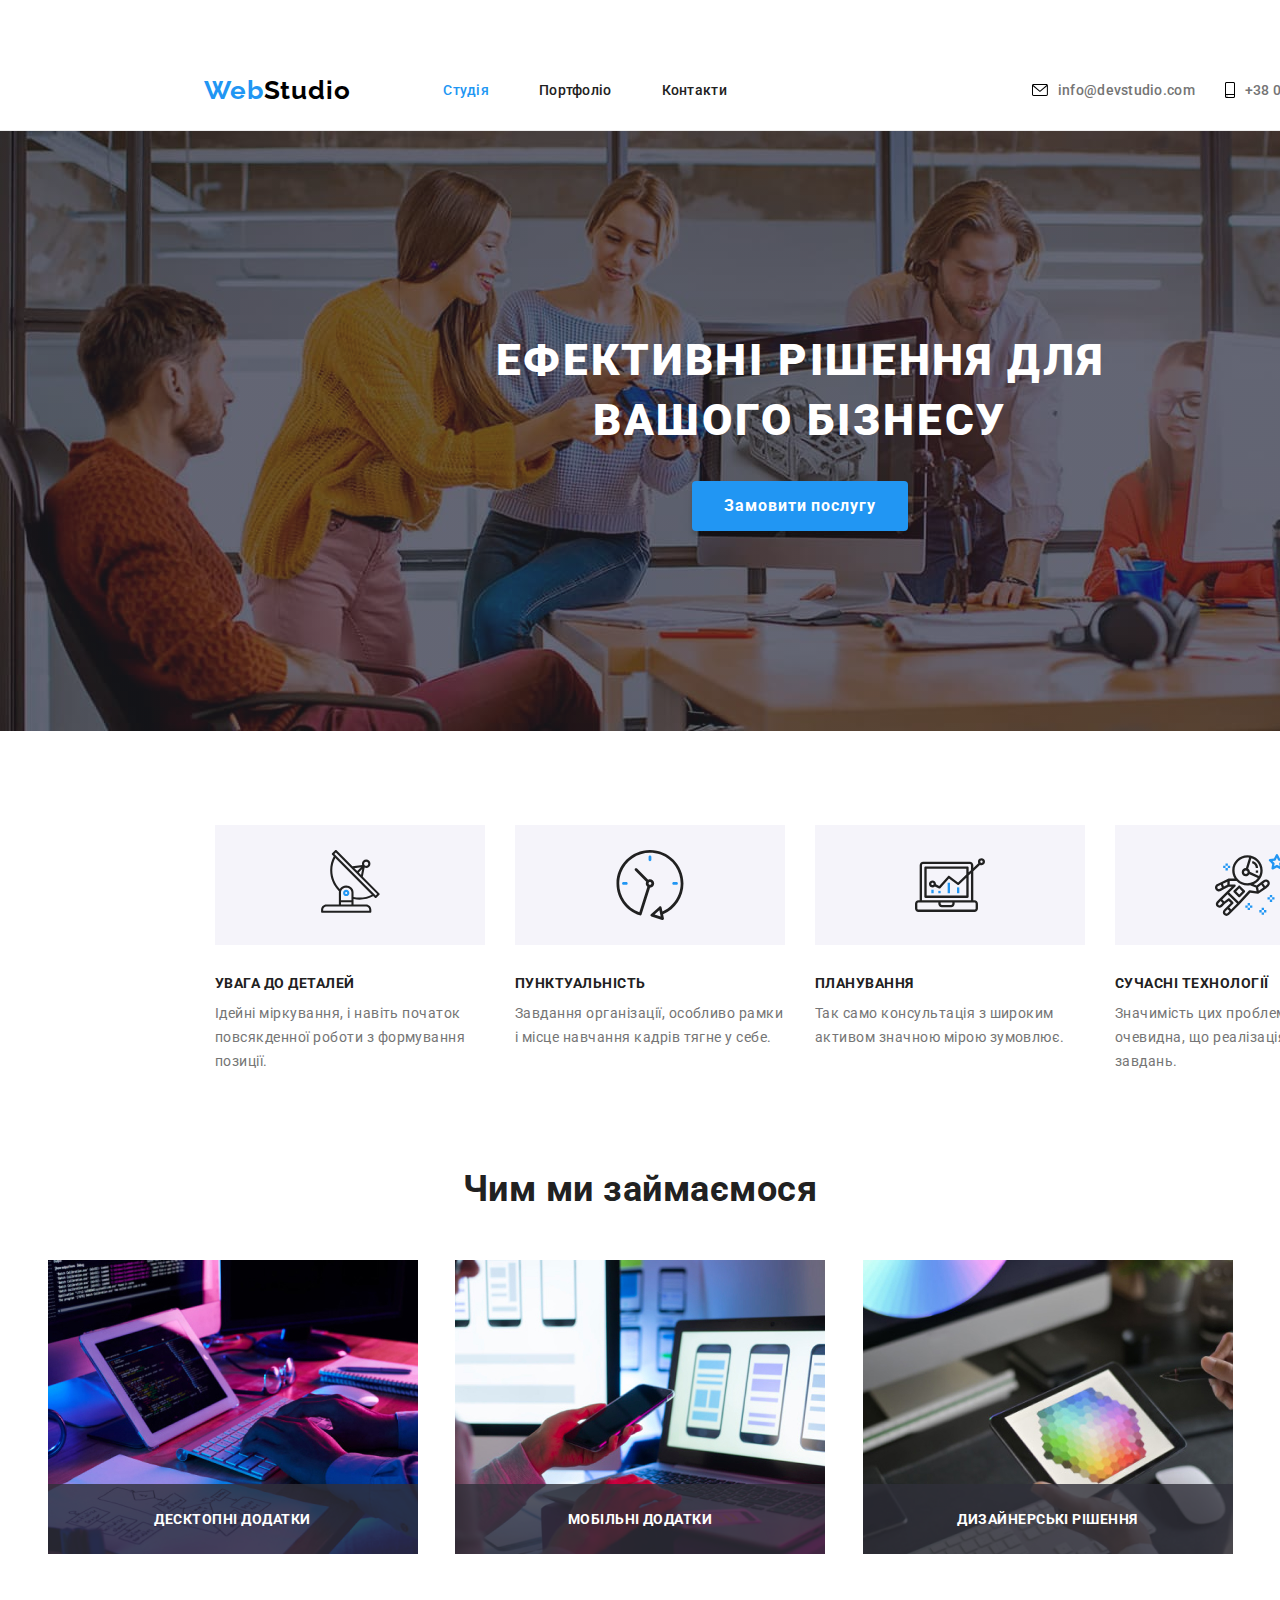
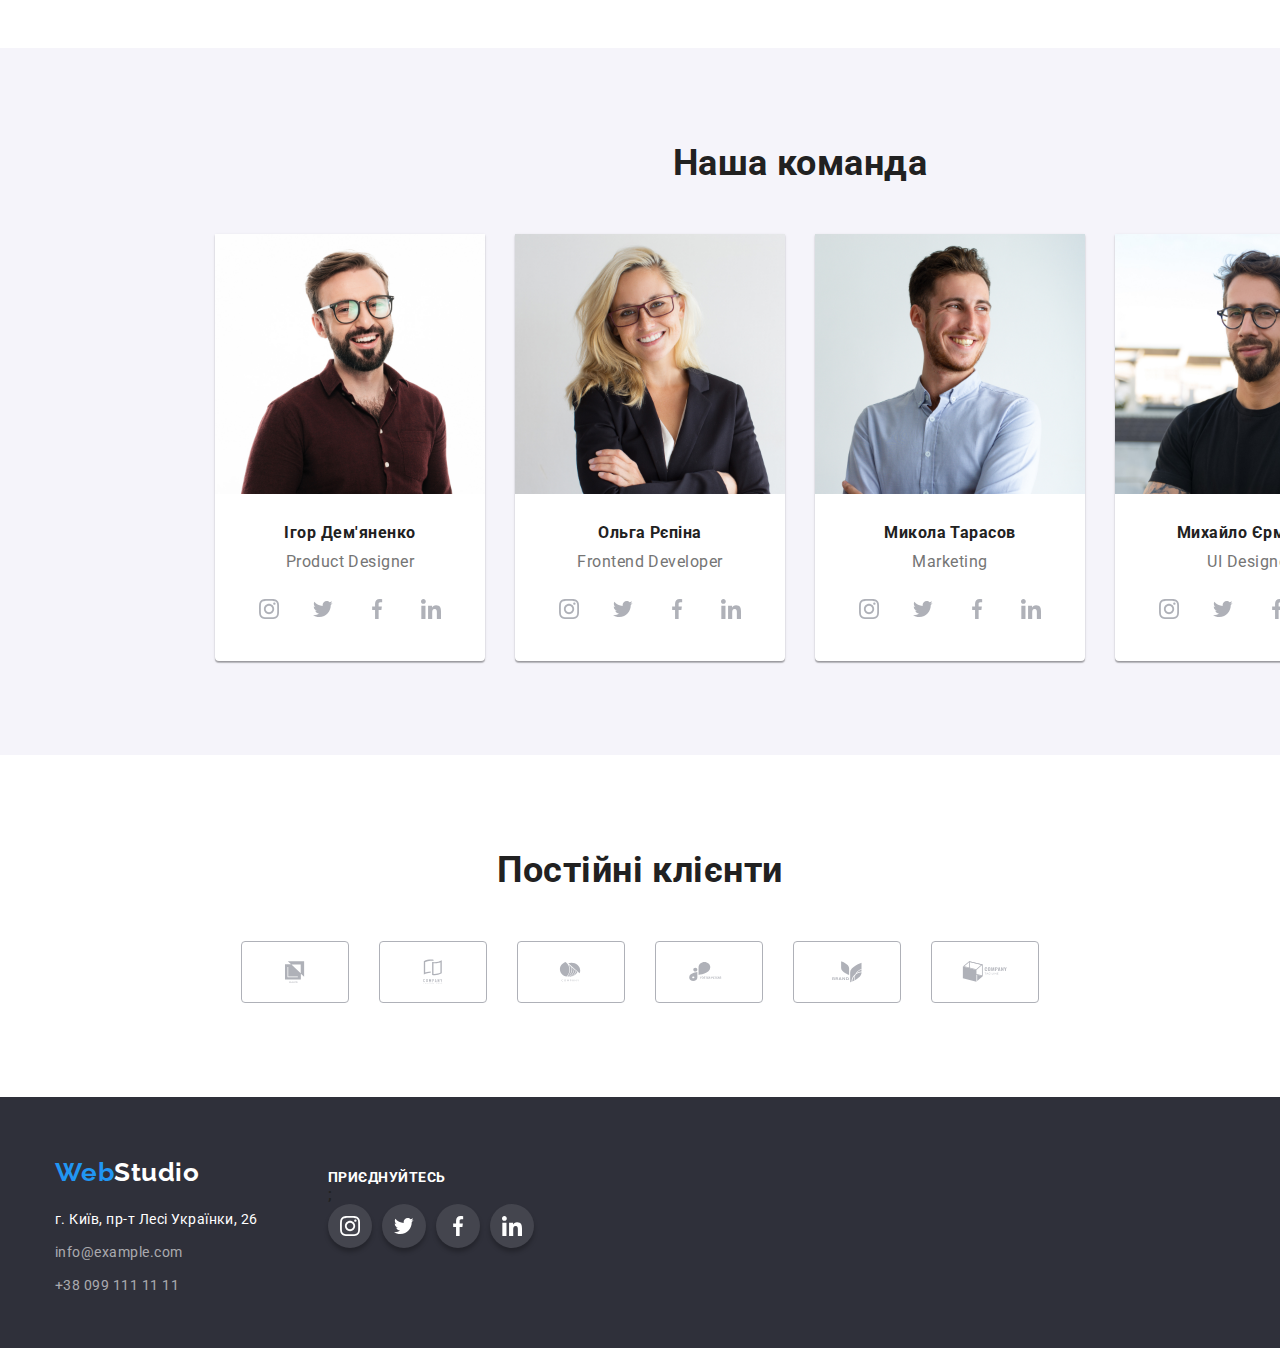
==== index.html @ 5dc1f4b0 "HW 5 10-11 22-08-2022" ====
<!DOCTYPE html>
<html lang="uk">
  <head>
    <meta charset="UTF-8" />
    <meta http-equiv="X-UA-Compatible" content="IE=edge" />
    <meta
      hero-iv-name="viewport"
      content="width=device-width, initial-scale=1.0"
    />
    <title>Головна</title>
    <link rel="preconnect" href="https://fonts.googleapis.com" />
    <link rel="preconnect" href="https://fonts.gstatic.com" crossorigin />
    <link
      href="https://fonts.googleapis.com/css2?family=Raleway:wght@700&family=Roboto:wght@400;500;700;900&display=swap"
      rel="stylesheet"
    />
    <link
      rel="stylesheet"
      href="https://cdnjs.cloudflare.com/ajax/libs/modern-normalize/1.1.0/modern-normalize.min.css"
    />
    <link rel="stylesheet" href="./css/styles.css" />
  </head>

  <body>
    <!--Шапка  сторінки-->

    <header>
      <section class="section header">
        <div class="container header-container">
          <a class="header-logo" href="index.html" title="Наш Логотип"
            ><span class="header-logo-web">Web</span>Studio</a
          >
          <ul class="header-list">
            <li class="header-item">
              <a class="header-link" href="./index.html" title="Наша Студія"
                >Студія</a
              >
            </li>
            <li class="header-item">
              <a
                class="header-link-web"
                href="./portfolio.html"
                title="Наші проекти"
                >Портфоліо</a
              >
            </li>
            <li class="header-item">
              <a
                class="header-link-web"
                href="./index.html"
                title="Наші контакти"
                >Контакти</a
              >
            </li>
          </ul>
          <ul class="header-contact-list">
            <li class="header-contact-item">
              <a class="header-contact-link" href="mailto:info@devstudio.com">
                <svg class="header-mail-contact" width="16" height="12">
                  <use
                    href="./images/symbol-defs.svg#icon-envelope-hover-1"
                  ></use>
                  ;
                </svg>
                info@devstudio.com
              </a>
            </li>
            <li class="header-contact-item">
              <a class="header-contact-link" href="tel:+380961111111">
                <svg class="header-tel-contact" width="10" height="16">
                  <use href="./images/symbol-defs.svg#icon-smartphone1-1"></use>
                  ;</svg
                >+38 096 111 11 11</a
              >
            </li>
          </ul>
        </div>
      </section>
    </header>
    <main>
      <section class="section hero">
        <div class="hero-container overlay1">
          <h1 class="hero-text">Ефективні рішення для вашого бізнесу</h1>
          <button type="button" class="hero-btn">Замовити послугу</button>
        </div>
      </section>

      <!-- Section I I I -->

      <section class="section hero-ii">
        <!-- Заголовок, которого не будет видно -->

        <h2 class="hero-ii-text visually-hidden">Правила нашої работи</h2>

        <ul class="hero-ii-container">
          <li class="hero-ii-item">
            <svg class="equipment">
              <use href="./images/symbol-defs.svg#icon-antenna1"></use>
              ;
            </svg>
            <h3 class="hero-ii-title">УВАГА ДО ДЕТАЛЕЙ</h3>
            <p class="hero-ii-item-text">
              Ідейні міркування, і навіть початок повсякденної роботи з
              формування позиції.
            </p>
          </li>
          <li class="hero-ii-item">
            <svg class="equipment">
              <use href="./images/symbol-defs.svg#icon-clock1"></use>
              ;
            </svg>
            <h3 class="hero-ii-title">Пунктуальність</h3>
            <p class="hero-ii-item-text">
              Завдання організації, особливо рамки і місце навчання кадрів тягне
              у себе.
            </p>
          </li>
          <li class="hero-ii-item">
            <svg class="equipment">
              <use href="./images/symbol-defs.svg#icon-diagram1"></use>
              ;
            </svg>
            <h3 class="hero-ii-title">Планування</h3>
            <p class="hero-ii-item-text">
              Так само консультація з широким активом значною мірою зумовлює.
            </p>
          </li>
          <li class="hero-ii-item">
            <svg class="equipment">
              <use href="./images/symbol-defs.svg#icon-astronaut1-1"></use>
              ;
            </svg>

            <h3 class="hero-ii-title">Сучасні технології</h3>
            <p class="hero-ii-item-text">
              Значимість цих проблем настільки очевидна, що реалізація планових
              завдань.
            </p>
          </li>
        </ul>
        <!-- Section I I I -->
      </section>
      <section class="section hero-iii">
        <h2 class="hero-iii-title">Чим ми займаємося</h2>
        <ul class="container header-container">
          <li class="hero-iii-item">
            <div class="thumb">
              <img
                src="./images/box1.jpg"
                alt="Работа на планшеті"
                width="370"
              />
              <div class="hero-iii-layer"></div>
            </div>
          </li>
          <li class="hero-iii-item">
            <div class="thumb">
              <img
                src="./images/box2.jpg"
                alt="Перенесення даних з телефона на ноутбук"
                width="370"
              />
              <div class="hero-iii-mobil"></div>
            </div>
          </li>
          <li class="hero-iii-item">
            <div class="thumb">
              <img
                src="./images/box3.jpg"
                alt="Выбір кольора на планшеті"
                width="370"
              />
              <div class="hero-iii-design"></div>
            </div>
          </li>
        </ul>
      </section>
      <section class="section hero-iv-team">
        <h2 class="hero-iii-title">Наша команда</h2>
        <ul class="container header-container">
          <li class="hero-iv-item">
            <img src="./images/img1.jpg" alt="Портрет Ігоря" width="270" />
            <h3 class="hero-iv-name">Ігор Дем'яненко</h3>
            <p class="hero-iv-text">Product Designer</p>
            <ul class="social-list">
              <li>
                <a href="#" class="social-link">
                  <svg class="soc" width="20" height="20">
                    <use
                      href="./images/symbol-defs.svg#icon-instagram-new"
                    ></use>
                    ;
                  </svg>
                </a>
              </li>
              <li>
                <a href="#" class="social-link">
                  <svg class="soc" width="20" height="20">
                    <use href="./images/symbol-defs.svg#icon-twitter-2"></use>
                    ;
                  </svg>
                </a>
              </li>
              <li>
                <a href="#" class="social-link">
                  <svg class="soc" width="20" height="20">
                    <use href="./images/symbol-defs.svg#icon-facebook-1"></use>
                    ;
                  </svg>
                </a>
              </li>
              <li>
                <a href="#" class="social-link">
                  <svg class="soc" width="20" height="20">
                    <use href="./images/symbol-defs.svg#icon-linkedin-1"></use>
                    ;
                  </svg>
                </a>
              </li>
            </ul>
          </li>
          <li class="hero-iv-item">
            <img src="./images/img2.jpg" alt="Портрет Ольги" width="270" />
            <h3 class="hero-iv-name">Ольга Рєпіна</h3>
            <p class="hero-iv-text">Frontend Developer</p>
            <ul class="social-list">
              <li>
                <a href="#" class="social-link">
                  <svg class="soc" width="20" height="20">
                    <use
                      href="./images/symbol-defs.svg#icon-instagram-new"
                    ></use>
                    ;
                  </svg>
                </a>
              </li>
              <li>
                <a href="#" class="social-link">
                  <svg class="soc" width="20" height="20">
                    <use href="./images/symbol-defs.svg#icon-twitter-2"></use>
                    ;
                  </svg>
                </a>
              </li>
              <li>
                <a href="#" class="social-link">
                  <svg class="soc" width="20" height="20">
                    <use href="./images/symbol-defs.svg#icon-facebook-1"></use>
                    ;
                  </svg>
                </a>
              </li>
              <li>
                <a href="#" class="social-link">
                  <svg class="soc" width="20" height="20">
                    <use href="./images/symbol-defs.svg#icon-linkedin-1"></use>
                    ;
                  </svg>
                </a>
              </li>
            </ul>
          </li>
          <li class="hero-iv-item">
            <img src="./images/img3.jpg" alt="Портрет Миколая" width="270" />
            <h3 class="hero-iv-name">Микола Тарасов</h3>
            <p class="hero-iv-text">Marketing</p>
            <ul class="social-list">
              <li>
                <a href="#" class="social-link">
                  <svg class="soc" width="20" height="20">
                    <use
                      href="./images/symbol-defs.svg#icon-instagram-new"
                    ></use>
                    ;
                  </svg>
                </a>
              </li>
              <li>
                <a href="#" class="social-link">
                  <svg class="soc" width="20" height="20">
                    <use href="./images/symbol-defs.svg#icon-twitter-2"></use>
                    ;
                  </svg>
                </a>
              </li>
              <li>
                <a href="#" class="social-link">
                  <svg class="soc" width="20" height="20">
                    <use href="./images/symbol-defs.svg#icon-facebook-1"></use>
                    ;
                  </svg>
                </a>
              </li>
              <li>
                <a href="#" class="social-link">
                  <svg class="soc" width="20" height="20">
                    <use href="./images/symbol-defs.svg#icon-linkedin-1"></use>
                    ;
                  </svg>
                </a>
              </li>
            </ul>
          </li>
          <li class="hero-iv-item">
            <img src="./images/img4.jpg" alt="Портрет Михайла" width="270" />
            <h3 class="hero-iv-name">Михайло Єрмаков</h3>
            <p class="hero-iv-text">UI Designer</p>
            <ul class="social-list">
              <li>
                <a href="#" class="social-link">
                  <svg class="soc" width="20" height="20">
                    <use
                      href="./images/symbol-defs.svg#icon-instagram-new"
                    ></use>
                    ;
                  </svg>
                </a>
              </li>
              <li>
                <a href="#" class="social-link">
                  <svg class="soc" width="20" height="20">
                    <use href="./images/symbol-defs.svg#icon-twitter-2"></use>
                    ;
                  </svg>
                </a>
              </li>
              <li>
                <a href="#" class="social-link">
                  <svg class="soc" width="20" height="20">
                    <use href="./images/symbol-defs.svg#icon-facebook-1"></use>
                    ;
                  </svg>
                </a>
              </li>
              <li>
                <a href="#" class="social-link">
                  <svg class="soc" width="20" height="20">
                    <use href="./images/symbol-defs.svg#icon-linkedin-1"></use>
                    ;
                  </svg>
                </a>
              </li>
            </ul>
          </li>
        </ul>
      </section>
      <section class="section">
        <h2 class="hero-iii-title">Постійні клієнти</h2>
        <div class="container">
          <ul class="clients-list">
            <li class="clients-item">
              <a href="#" class="main-clients">
                <svg class="clients" width="106" height="60">
                  <use href="./images/symbol-defs.svg#icon-Logo-5"></use>
                </svg>
              </a>
            </li>
            <li class="clients-item">
              <a href="#" class="main-clients">
                <svg class="clients" width="106" height="60">
                  <use href="./images/symbol-defs.svg#icon-Logo-6"></use>
                </svg>
              </a>
            </li>
            <li class="clients-item">
              <a href="#" class="main-clients">
                <svg class="clients" width="106" height="60">
                  <use href="./images/symbol-defs.svg#icon-Logo-7"></use>
                </svg>
              </a>
            </li>
            <li class="clients-item">
              <a href="#" class="main-clients">
                <svg class="clients" width="106" height="60">
                  <use href="./images/symbol-defs.svg#icon-Logo-8"></use>
                </svg>
              </a>
            </li>
            <li>
              <a href="#" class="main-clients">
                <svg class="clients" width="106" height="60">
                  <use href="./images/symbol-defs.svg#icon-Logo-9"></use>
                </svg>
              </a>
            </li>
            <li>
              <a href="#" class="main-clients">
                <svg class="clients" width="106" height="60">
                  <use href="./images/symbol-defs.svg#icon-Logo-10"></use>
                </svg>
              </a>
            </li>
          </ul>
        </div>
      </section>
    </main>
    <footer>
      <div class="container main-footer">
        <div class="footer-container">
          <a class="footer-text" href="./index.html" title="Наш Логотип"
            ><span class="header-logo-web">Web</span>Studio</a
          >
          <ul>
            <li class="footer-item">
              <a
                class="footer-map"
                href="https://google.maps/"
                rel="noopener noreferrer"
              >
                г. Київ, пр-т Лесі Українки, 26</a
              >
            </li>
            <li class="footer-item">
              <a class="footer-link" href="mailto:info@example.com"
                >info@example.com</a
              >
            </li>
            <li class="footer-item">
              <a class="footer-link" href="tel:+380991111111"
                >+38 099 111 11 11</a
              >
            </li>
          </ul>
        </div>
        <div class="last-footer">
          <h3 class="footer-title">приєднуйтесь</h3>
          ;
          <ul class="footer-social-list">
            <li>
              <a href="#" class="footer-social-link">
                <svg class="footer-soc" width="20" height="20">
                  <use href="./images/symbol-defs.svg#icon-instagram-new"></use>
                  ;
                </svg>
              </a>
            </li>
            <li>
              <a href="#" class="footer-social-link">
                <svg class="footer-soc" width="20" height="20">
                  <use href="./images/symbol-defs.svg#icon-twitter-2"></use>
                  ;
                </svg>
              </a>
            </li>
            <li>
              <a href="#" class="footer-social-link">
                <svg class="footer-soc" width="20" height="20">
                  <use href="./images/symbol-defs.svg#icon-facebook-1"></use>
                  ;
                </svg>
              </a>
            </li>
            <li>
              <a href="#" class="footer-social-link">
                <svg class="footer-soc" width="20" height="20">
                  <use href="./images/symbol-defs.svg#icon-linkedin-1"></use>
                  ;
                </svg>
              </a>
            </li>
          </ul>
        </div>
      </div>
    </footer>
    <script src="./js/modal.js"></script>
  </body>
</html>
---- css/styles.css ----
/* Цвет основы и цветoвая гамма страницы */

html {
  box-sizing: border-box;
}

*,
*::before *::after {
  box-sizing: inherit;
}

* {
  text-decoration: none;
  list-style: none;
}

h1,
h2,
h3,
h4,
p,
ul {
  margin: 0;
  padding: 0;
}

ul,
ol {
  margin-top: 0;
  margin-bottom: 0;
  padding-left: 0;
}

:root {
  --text-color: #757575;
  --title-color: #212121;
  --color-blue: #2196f3;
  --color-white: #ffffff;
  --color-black: #000000;
  --color-red: #990909;
  --color-footer: #2f303a;
  --color-whitesemi: rgba(255, 255, 255, 0.6);
  --color-button-grey: #f5f4fa;
  --color-button-blue: #188ce8;
}

/* Основные шрифт, цвет шр ифта и др. */

body {
  background-color: #ffffff;
  color: var(--title-color);
  font-family: Roboto, sans-serif;
  font-weight: 500;
  letter-spacing: 0.03em;
}

/* Полезное правило для удаления атрибутов в списке */

/* 
.list {
list-style: none;
} */

/* Корисна вставка:  */

img {
  display: block;
  max-width: 100%;
}

.container {
  display: flex;
  align-items: center;
  justify-content: center;
  max-width: 1200px;
  width: 100%;
  padding: 0 15px;
  margin: 0 auto;
}
.section {
  padding-top: 94px;
  padding-bottom: 94px;
}
.header {
  padding: 25px 0;
  border-bottom: 1px solid #ececec;
  width: 1600px;
  margin: 0 auto 0;
}
/* Первая страница Студия */
.header-container {
  display: flex;
}
.header-logo {
  margin-right: 93px;
  color: var(--color-black);
  font-family: Raleway;
  font-weight: 700;
  font-size: 26px;
  line-height: 1.17;
  letter-spacing: 0.03em;
}
.header-logo-web {
  color: var(--color-blue);
  font-family: Raleway;
  font-weight: 700;
  font-size: 26px;
  line-height: 1.17;
  letter-spacing: 0.03em;
}
.header-list {
  display: flex;
  margin-right: 305px;
  justify-content: flex-start;
  gap: 50px;
}
/* margin-right: 331px; */
.header-link {
  display: block;
  color: var(--color-blue);
  font-family: Roboto;
  font-weight: 500;
  font-size: 14px;
  line-height: 1.17;
  letter-spacing: 0.02em;
}
.header-list .header-link:active {
  color: var(--color-blue);
}
.header-list .header-link-web {
  display: block;
  color: var(--title-color);
  font-family: Roboto;
  font-weight: 500;
  font-size: 14px;
  line-height: 1.17;
  letter-spacing: 0.02em;
}
.header-link-web:hover,
.header-link-web:focus {
  color: var(--color-blue);
}
.header-contact-list {
  display: flex;
  justify-content: flex-end;
}

.header-contact-item {
  display: flex;
  align-items: center;
  justify-content: space-between;
}

.header-contact-link {
  display: flex;
  margin-right: 30px;
  align-items: center;

  color: var(--text-color);
  font-size: 14px;
  line-height: 1.17;
  letter-spacing: 0.02em;
}

.header-mail-contact {
  display: flex;
  margin-right: 10px;
}
.header-tel-contact {
  display: flex;
  margin-right: 10px;
}
.header-contact-item .header-contact-link:hover,
.header-contact-item .header-mail-contact:focus {
  color: var(--color-blue);
  fill: var(--color-blue);
}

.header-contact-port-item .header-mail-port-contact:hover,
.header-contact-port-item .header-mail-port-contact:focus {
  color: var(--text-color);
  fill: var(--text-color);
}
.header-mail-port-contact {
  fill: var(--text-color);
  margin-right: 10px;
}

.header-tel-port-contact {
  fill: var(--text-color);
  margin-right: 10px;
}

.overlay1 {
  margin-left: 0;
  margin-right: auto;
  max-width: 1600px;
  height: 600px;
  background-color: #c4c4c4;
  background-image: linear-gradient(
      to right,
      rgba(47, 48, 58, 0.4),
      rgba(47, 48, 58, 0.4)
    ),
    url("../images/img14.jpg");
  background-size: contain;
  background-position: center;
}

.hero {
  padding-top: 0;
  height: 600px;
  text-align: center;
  background-color: var(--color-footer);
  margin: 0 auto 0;
  width: 1600px;
}
.hero-container {
  display: block;
  align-items: center;
}
.hero-text {
  padding-top: 200px;
  margin: 0 auto 30px;
  width: 696px;
  text-align: center;
  justify-content: center;
  color: var(--color-white);
  font-weight: 900;
  font-size: 44px;
  line-height: 1.36;
  text-transform: uppercase;
  letter-spacing: 0.06em;
}
.hero-btn {
  display: inline-block;
  min-width: 200px;
  padding: 10px 32px;
  border-radius: 4px;
  box-shadow: 0px 4px 4px rgba(0, 0, 0, 0.15);
  background-color: var(--color-blue);
  color: var(--color-white);
  font-family: Roboto;
  font-weight: 700;
  font-size: 16px;
  line-height: 1.88;
  letter-spacing: 0.06em;
  cursor: pointer;
  border: none;
}
.button:hover,
.button:focus {
  background-color: var(--color-button-blue);
}
.hero-ii {
  padding-top: 0;
  margin: 0 auto 0;
  text-align: center;
  width: 1600px;
}
.hero-ii-container {
  padding-top: 0;
  justify-content: center;
  display: flex;
  padding-top: 94px;
  gap: 30px;
}
.hero-ii-item {
  display: block;
  padding-bottom: 0;
  gap: 30px;
  width: 270px;
}
.equipment {
  display: block;
  padding: 25px 100px 25px;
  width: 270px;
  height: 120px;
  background-position: center;
  background-color: var(--color-button-grey);
  background-size: contain;
  margin-bottom: 30px;
}
.social-list-container {
  display: flex;
  justify-content: center;
}
.hero-ii-title {
  text-align: left;
  margin-bottom: 10px;
  color: var(--title-color);
  font-weight: 700;
  font-size: 14px;
  line-height: 1.17;
  text-transform: uppercase;
}
.hero-ii-item-text {
  text-align: left;
  color: var(--text-color);
  font-weight: 400;
  font-size: 14px;
  line-height: 1.71;
}
.hero-iii {
  padding-top: 0;
  margin: 0 auto 0;
  text-align: center;
}
.hero-iii-item {
  display: block;
  margin: 0 auto 0;
  text-align: center;
}
.thumb {
  position: relative;
}

.hero-iii-layer::before {
  display: flex;
  content: "Десктопні додатки";
  position: absolute;
  bottom: 0;
  left: 0px;
  width: 370px;
  height: 70px;
  align-items: center;
  justify-content: center;
  background-color: rgba(47, 48, 58, 0.8);
  color: var(--color-white);
  font-weight: 700;
  font-size: 14px;
  line-height: 1.17;
  text-transform: uppercase;
}

.hero-iii-mobil::before {
  display: flex;
  content: "Мобільні додатки";
  position: absolute;
  bottom: 0;
  left: 0px;
  width: 370px;
  height: 70px;
  align-items: center;
  justify-content: center;
  background-color: rgba(47, 48, 58, 0.8);
  color: var(--color-white);
  font-weight: 700;
  font-size: 14px;
  line-height: 1.17;
  text-transform: uppercase;
}

.hero-iii-design::before {
  display: flex;
  content: "Дизайнерські рішення";
  position: absolute;
  bottom: 0;
  left: 0px;
  width: 370px;
  height: 70px;
  align-items: center;
  justify-content: center;
  background-color: rgba(47, 48, 58, 0.8);
  color: var(--color-white);
  font-weight: 700;
  font-size: 14px;
  line-height: 1.17;
  text-transform: uppercase;
}

/* transform: translate(-50%, -50%); */

/* 
.overlay2 {
  margin-left: 0;
  margin-right: auto;
  max-width: 370px;
  height: 70px;
  background-color: #c4c4c4;
  background-image: linear-gradient(
      to right,
      rgba(47, 48, 58, 0.4),
      rgba(47, 48, 58, 0.4)
    ),
    url("../images/box1.jpg");
  background-size: contain;
  background-position: center;
} */

.hero-iii-title {
  margin-bottom: 50px;
  color: var(--title-color);
  font-weight: 700;
  font-size: 36px;
  line-height: 1.17;
  text-align: center;
}
.hero-iii-item:not(:last-child) {
  margin-right: 30px;
}
.container.header-container {
  display: flex;
  margin-top: 50px;
  padding: 0 0;
}
.hero-iv-team {
  margin: 0 auto 0;
  text-align: center;
  width: 1600px;
  background-color: var(--color-button-grey);
}
.hero-iv-item {
  padding: 0 0;
  margin: 0 auto;
  text-align: center;
  gap: 30px;
}
.hero-iv-item {
  border-radius: 0px 0px 4px 4px;
  background-color: #ffffff;
  box-shadow: 0px 1px 3px rgba(0, 0, 0, 0.12), 0px 1px 1px rgba(0, 0, 0, 0.14),
    0px 2px 1px rgba(0, 0, 0, 0.2);
}
.hero-iv-worker {
  display: block;
  width: 270px;
  text-align: center;
}
.hero-iv-name {
  padding-top: 30px;
  margin-bottom: 10px;
  color: var(--title-color);
  font-size: 16px;
  line-height: 1.17;
}
.social-list {
  display: flex;
  justify-content: center;
  gap: 10px;
}
.soc {
  fill: #afb1b8;
}
.social-link {
  display: flex;
  width: 44px;
  height: 44px;
  align-items: center;
  justify-content: center;
}
.social-link:hover,
.social-link:focus {
  background-color: var(--color-blue);
}
.social-link:hover .soc,
.social-link:focus .soc {
  fill: var(--color-white);
}

.clients {
  display: flex;
  padding: 16px 16px;
  background-position: center;
  background-size: contain;
  fill: #afb1b8;
}
.clients:hover,
.clients:focus {
  fill: var(--color-blue);
}
.main-clients {
  display: flex;
  border: 1px solid #afb1b8;
  border-radius: 4px;
}
.main-clients:hover {
  border: 1px solid var(--color-blue);
}
.clients-list {
  display: flex;
  justify-content: center;
  gap: 30px;
  margin: 0 0;
}
.social-link {
  color: var(--color-blue);
  border-radius: 50%;
  margin-bottom: 30px;
}
.clients-link {
  fill: red;
  background-color: var(--color-blue);
}
.hero-iv-text {
  margin-bottom: 16px;
  color: var(--text-color);
  font-weight: 400;
  font-size: 16px;
  line-height: 1.17;
}
.hero-iv-soc {
  display: flex;
  margin-bottom: 30px;
  width: 206px;
  height: 44px;
  outline: 2px solid blue;
  background-size: contain;
  background-position: center;
  align-items: baseline;
  justify-content: center;
}
footer {
  margin: 0 auto 0;
  text-align: left;
  background-color: var(--color-footer);
}
.footer-address .footer-list:not(:last-child) {
  margin-bottom: 9px;
}
.footer-text {
  display: block;
  text-align: left;
  padding-top: 60px;
  margin-bottom: 20px;
  color: var(--color-white);
  font-family: Raleway;
  font-weight: 700;
  font-size: 26px;
  line-height: 1.11;
  font-style: normal;
}
.footer-container {
  display: block;
}
.footer-item {
  display: block;
}

.footer-container .footer-item:not(:last-child) {
  margin-bottom: 9px;
}

.footer-map {
  display: block;
  text-align: left;
  color: var(--color-white);
  font-weight: 400;
  font-size: 14px;
  line-height: 1.71;
  font-style: normal;
}

.footer-map:hover,
.footer-map:focus {
  color: var(--color-blue);
}
.main-footer {
  display: flex;
  align-items: flex-start;
  justify-content: left;
}

.last-footer {
  display: block;
  padding-top: 72px;
  padding-bottom: 100px;
  margin-left: 70px;
}

.footer-link {
  display: block;
  text-align: left;
  color: var(--color-whitesemi);
  font-weight: 400;
  font-size: 14px;
  line-height: 1.71;
  text-decoration-line: none;
  font-style: normal;
}
.footer-link:hover,
.footer-link:focus {
  color: var(--color-blue);
}
.footer-title {
  text-align: left;
  color: var(--color-white);
  font-weight: 700;
  font-size: 14px;
  line-height: 1.17;
  text-transform: uppercase;
}
.footer-social-list {
  display: flex;
  justify-content: center;
  gap: 10px;
}
.footer-soc {
  fill: var(--color-white);
}
.footer-social-link {
  display: flex;
  width: 44px;
  height: 44px;
  align-items: center;
  justify-content: center;
  background-color: rgba(255, 255, 255, 0.1);
  box-shadow: 0px 4px 4px 0px rgba(0, 0, 0, 0.25);
  border-radius: 50%;
}
.footer-social-link:hover,
.footer-social-link:focus {
  background-color: var(--color-blue);
}
.footer-social-link .footer-soc:hover,
.footer-social-link .footer-soc:focus {
  fill: var(--color-white);
}

/*  Вторая страница Portfolio */

.hero-port-section {
  padding: 94px 0 0;
  margin: 0 auto 0;
  text-align: center;
  width: 1600px;
}
.hero-port-list {
  display: flex;
  justify-content: center;
  border: none;
}
.hero-blue-btn {
  padding: 6px 22px;
  background-color: var(--color-blue);
  color: var(--color-white);
  font-family: Roboto;
  font-weight: 500;
  font-size: 16px;
  line-height: 1.63;
  letter-spacing: 0.03em;
  cursor: pointer;
  box-shadow: 0px 3px 1px rgba(0, 0, 0, 0.1), 0px 1px 2px rgba(0, 0, 0, 0.08),
    0px 2px 2px rgba(0, 0, 0, 0.12);
  border-radius: 4px;
  border: none;
}
.hero-blue-btn:hover,
.hero-blue-btn:focus {
  background-color: var(--color-button-blue);
}
.hero-port-item {
  color: var(--title-color);
  font-weight: 500;
  font-size: 16px;
  line-height: 1.63;
  letter-spacing: 0.03em;
  cursor: pointer;
  border-radius: 4px;
  border: none;
}
.hero-port-item:not(:last-child) {
  margin-right: 8px;
  background-color: var(--color-button-grey);
}
.hero-port-btn {
  padding: 6px 22px;
  background-color: var(--color-button-grey);
  color: var(--title-color);
  font-family: Roboto;
  font-weight: 500;
  font-size: 16px;
  line-height: 1.63;
  letter-spacing: 0.03em;
  border: none;
  border-radius: 4px;
}
.hero-port-btn:hover,
.hero-port-btn:focus {
  background-color: var(--color-button-blue);
  color: var(--color-white);
}
.hero-ii-port {
  padding: 0 0 94px;
  margin: 0 auto 0;
  text-align: center;
  width: 1600px;
}
.hero-ii-port-container {
  display: flex;
  width: 1200px;
  flex-wrap: wrap;
  padding-top: 50px;
  margin: 0 auto;
}
.hero-ii-port-item {
  margin-right: 30px;
  margin-bottom: 30px;
  width: 370px;
  text-align: left;
}
.hero-ii-port-item:nth-child(3n) {
  margin-right: 0;
}
.hero-ii-port-item:nth-last-child(-n + 3) {
  margin-bottom: 0;
}
.hero-ii-port-item:hover,
.hero-ii-port-item:focus {
  box-shadow: 0px 4px 4px 0px rgba(0, 0, 0, 0.25);
}
.hero-ii-border {
  padding-top: 20px;
  padding-left: 24px;
  padding-bottom: 20px;
  border-left: 1px solid #eeeeee;
  border-bottom: 1px solid #eeeeee;
  border-right: 1px solid #eeeeee;
}
.hero-ii-port-title {
  /* padding-top: 20px; */
  /* padding-left: 24px; */
  margin-bottom: 4px;
  color: var(--title-color);
  font-family: Roboto;
  font-weight: 700;
  font-size: 18px;
  line-height: 2;
  letter-spacing: 0.06em;
  text-transform: none;
}
.hero-ii-port-text {
  /* padding-bottom: 20px;
  padding-left: 24px; */
  font-weight: 400;
  color: var(--text-color);
  font-size: 16px;
  line-height: 1.88;
}
.visually-hidden {
  position: absolute;
  white-space: nowrap;
  width: 1px;
  height: 1px;
  overflow: hidden;
  border: 0;
  padding: 0;
  clip: rect(0 0 0 0);
  clip-path: inset(50%);
  margin: -1px;
}
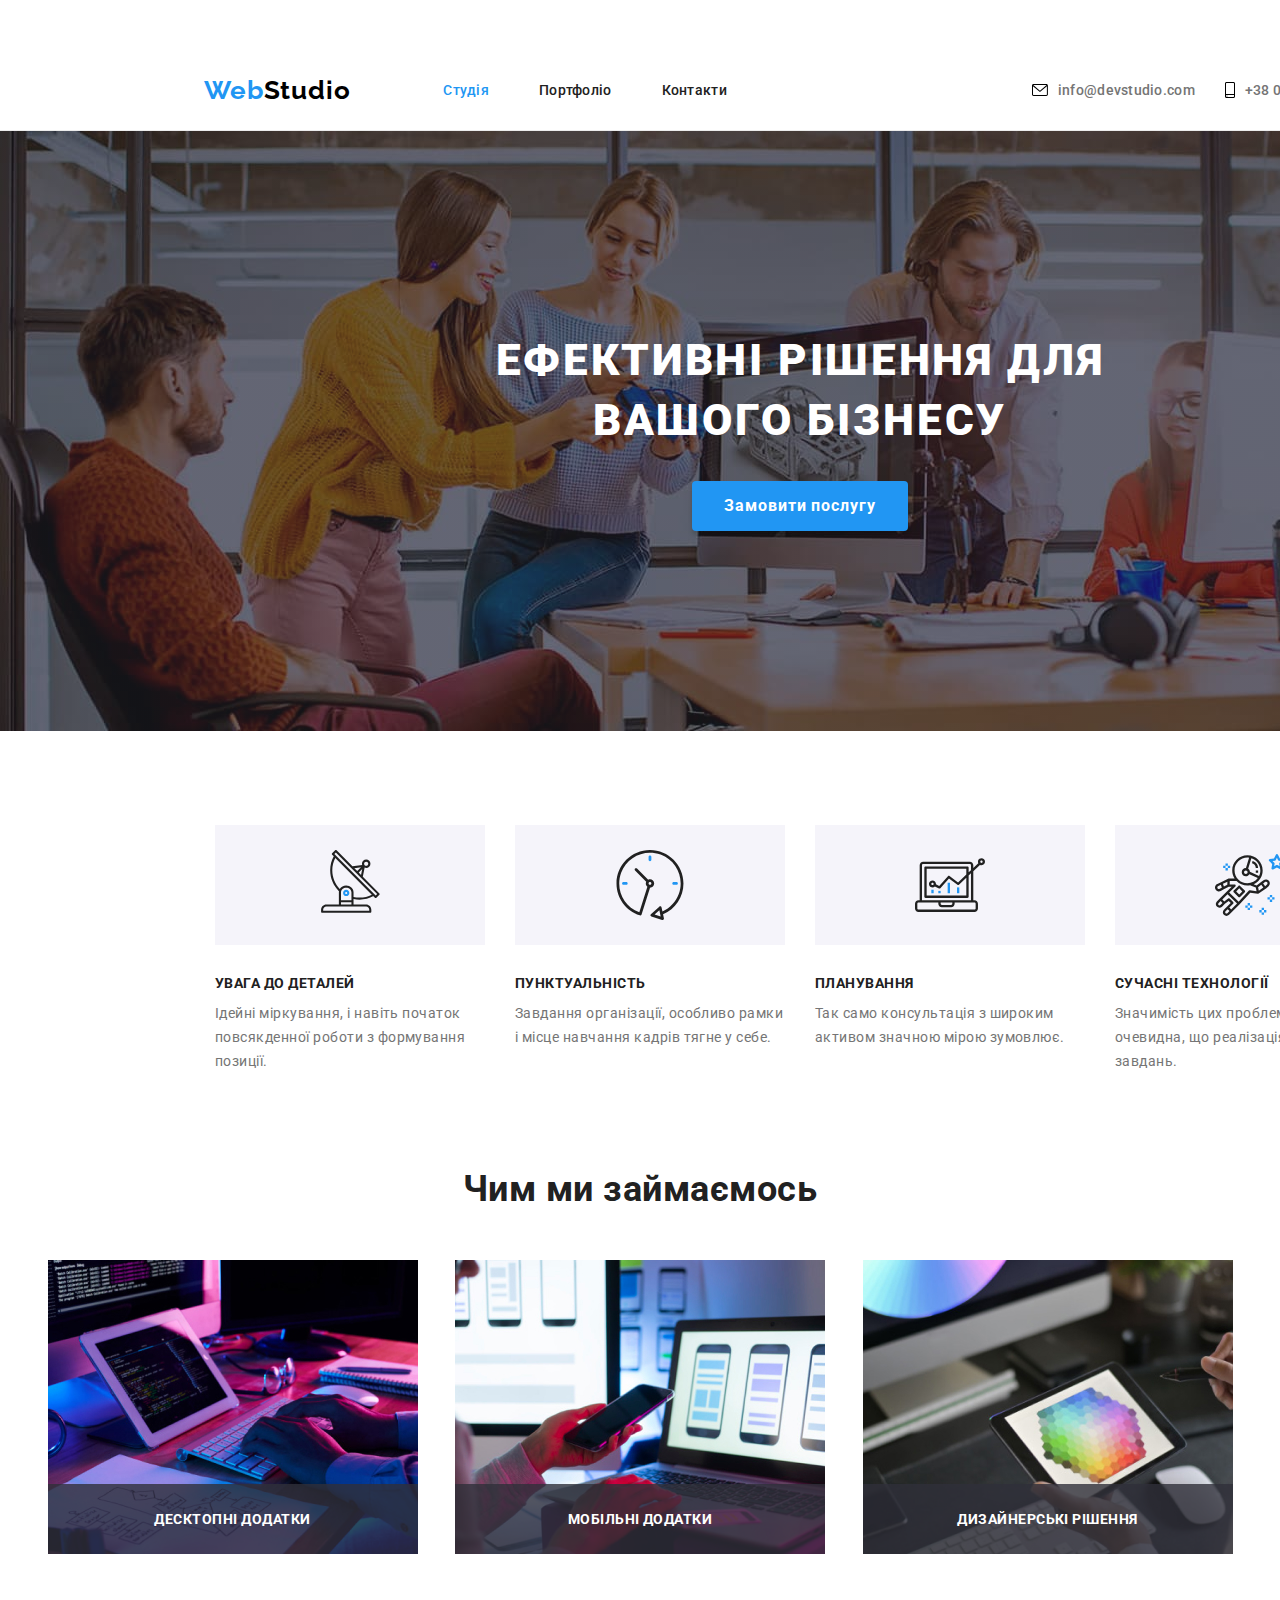
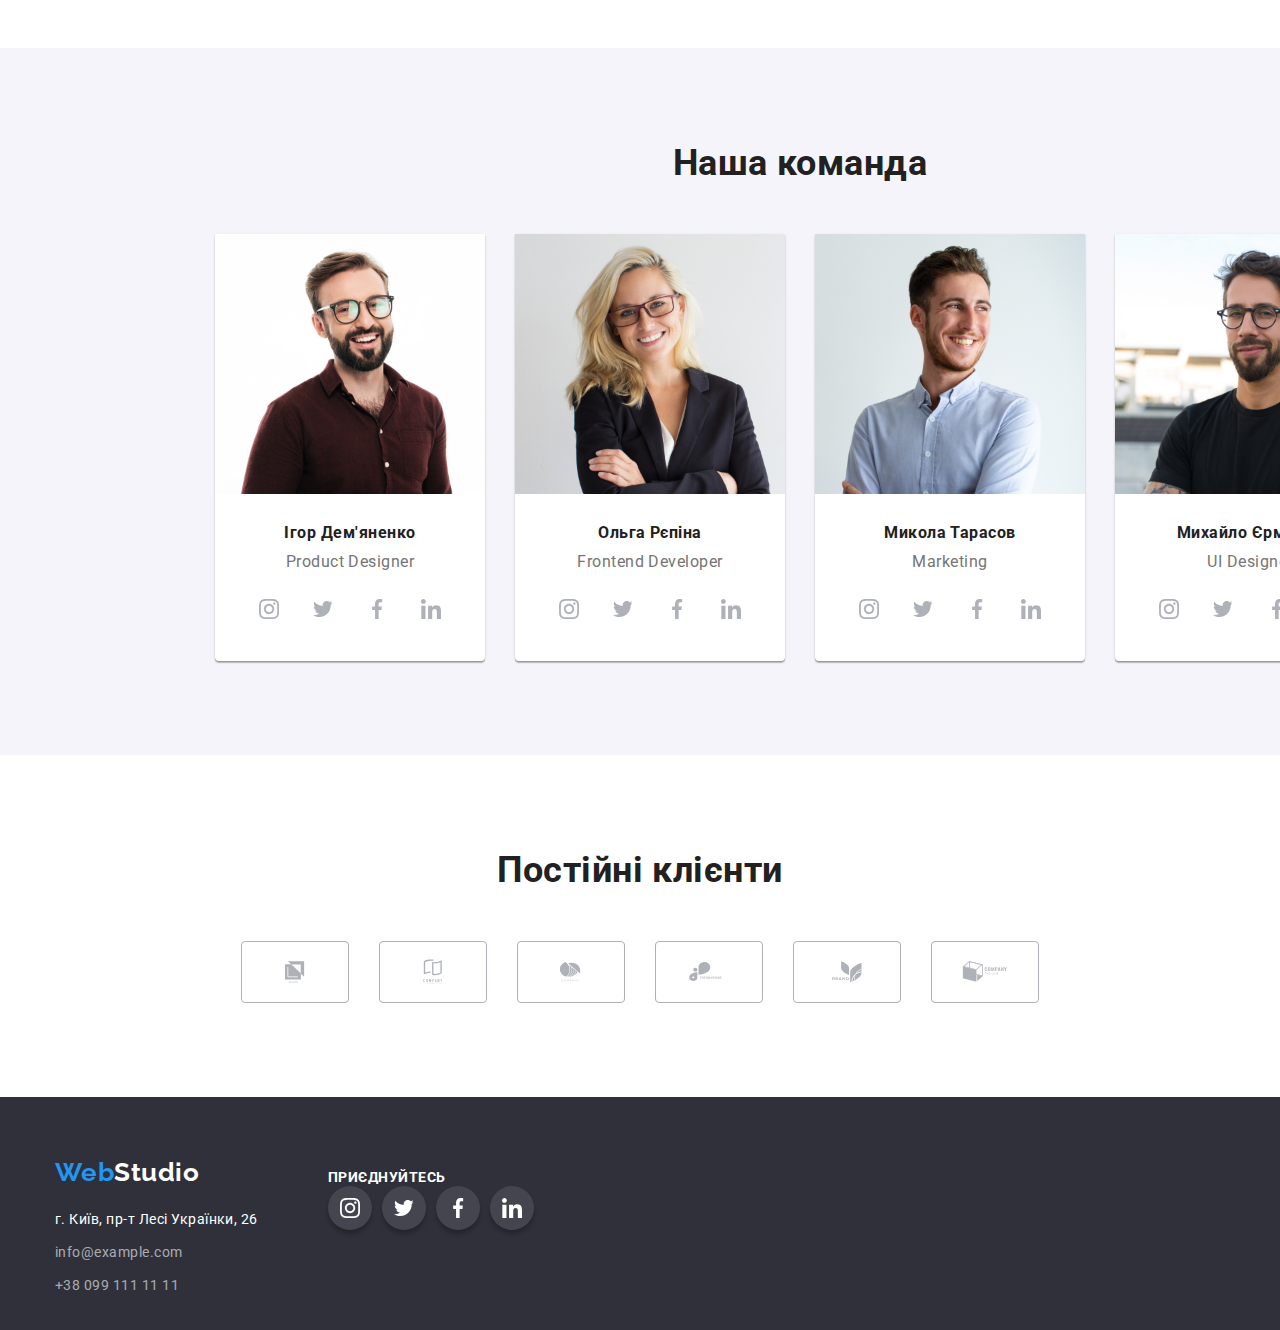
==== commit d56aa560: "HW 5 19-32 22-08-2022" ====
--- a/index.html
+++ b/index.html
@@ -60,7 +60,6 @@
                   <use
                     href="./images/symbol-defs.svg#icon-envelope-hover-1"
                   ></use>
-                  ;
                 </svg>
                 info@devstudio.com
               </a>
@@ -68,8 +67,9 @@
             <li class="header-contact-item">
               <a class="header-contact-link" href="tel:+380961111111">
                 <svg class="header-tel-contact" width="10" height="16">
-                  <use href="./images/symbol-defs.svg#icon-smartphone1-1"></use>
-                  ;</svg
+                  <use
+                    href="./images/symbol-defs.svg#icon-smartphone1-1"
+                  ></use></svg
                 >+38 096 111 11 11</a
               >
             </li>
@@ -85,7 +85,7 @@
         </div>
       </section>
 
-      <!-- Section I I I -->
+      <!-- Section I I   I -->
 
       <section class="section hero-ii">
         <!-- Заголовок, которого не будет видно -->
@@ -96,7 +96,6 @@
           <li class="hero-ii-item">
             <svg class="equipment">
               <use href="./images/symbol-defs.svg#icon-antenna1"></use>
-              ;
             </svg>
             <h3 class="hero-ii-title">УВАГА ДО ДЕТАЛЕЙ</h3>
             <p class="hero-ii-item-text">
@@ -107,7 +106,6 @@
           <li class="hero-ii-item">
             <svg class="equipment">
               <use href="./images/symbol-defs.svg#icon-clock1"></use>
-              ;
             </svg>
             <h3 class="hero-ii-title">Пунктуальність</h3>
             <p class="hero-ii-item-text">
@@ -118,7 +116,6 @@
           <li class="hero-ii-item">
             <svg class="equipment">
               <use href="./images/symbol-defs.svg#icon-diagram1"></use>
-              ;
             </svg>
             <h3 class="hero-ii-title">Планування</h3>
             <p class="hero-ii-item-text">
@@ -128,7 +125,6 @@
           <li class="hero-ii-item">
             <svg class="equipment">
               <use href="./images/symbol-defs.svg#icon-astronaut1-1"></use>
-              ;
             </svg>
 
             <h3 class="hero-ii-title">Сучасні технології</h3>
@@ -141,7 +137,7 @@
         <!-- Section I I I -->
       </section>
       <section class="section hero-iii">
-        <h2 class="hero-iii-title">Чим ми займаємося</h2>
+        <h2 class="hero-iii-title">Чим ми займаємось</h2>
         <ul class="container header-container">
           <li class="hero-iii-item">
             <div class="thumb">
@@ -150,7 +146,7 @@
                 alt="Работа на планшеті"
                 width="370"
               />
-              <div class="hero-iii-layer"></div>
+              <p class="hero-iii-desk">Десктопні додатки</p>
             </div>
           </li>
           <li class="hero-iii-item">
@@ -160,7 +156,7 @@
                 alt="Перенесення даних з телефона на ноутбук"
                 width="370"
               />
-              <div class="hero-iii-mobil"></div>
+              <p class="hero-iii-desk">Мобільні додатки</p>
             </div>
           </li>
           <li class="hero-iii-item">
@@ -170,7 +166,7 @@
                 alt="Выбір кольора на планшеті"
                 width="370"
               />
-              <div class="hero-iii-design"></div>
+              <p class="hero-iii-desk">Дизайнерські рішення</p>
             </div>
           </li>
         </ul>
@@ -189,7 +185,6 @@
                     <use
                       href="./images/symbol-defs.svg#icon-instagram-new"
                     ></use>
-                    ;
                   </svg>
                 </a>
               </li>
@@ -197,7 +192,6 @@
                 <a href="#" class="social-link">
                   <svg class="soc" width="20" height="20">
                     <use href="./images/symbol-defs.svg#icon-twitter-2"></use>
-                    ;
                   </svg>
                 </a>
               </li>
@@ -205,7 +199,6 @@
                 <a href="#" class="social-link">
                   <svg class="soc" width="20" height="20">
                     <use href="./images/symbol-defs.svg#icon-facebook-1"></use>
-                    ;
                   </svg>
                 </a>
               </li>
@@ -213,7 +206,6 @@
                 <a href="#" class="social-link">
                   <svg class="soc" width="20" height="20">
                     <use href="./images/symbol-defs.svg#icon-linkedin-1"></use>
-                    ;
                   </svg>
                 </a>
               </li>
@@ -230,7 +222,6 @@
                     <use
                       href="./images/symbol-defs.svg#icon-instagram-new"
                     ></use>
-                    ;
                   </svg>
                 </a>
               </li>
@@ -238,7 +229,6 @@
                 <a href="#" class="social-link">
                   <svg class="soc" width="20" height="20">
                     <use href="./images/symbol-defs.svg#icon-twitter-2"></use>
-                    ;
                   </svg>
                 </a>
               </li>
@@ -246,7 +236,6 @@
                 <a href="#" class="social-link">
                   <svg class="soc" width="20" height="20">
                     <use href="./images/symbol-defs.svg#icon-facebook-1"></use>
-                    ;
                   </svg>
                 </a>
               </li>
@@ -254,7 +243,6 @@
                 <a href="#" class="social-link">
                   <svg class="soc" width="20" height="20">
                     <use href="./images/symbol-defs.svg#icon-linkedin-1"></use>
-                    ;
                   </svg>
                 </a>
               </li>
@@ -271,7 +259,6 @@
                     <use
                       href="./images/symbol-defs.svg#icon-instagram-new"
                     ></use>
-                    ;
                   </svg>
                 </a>
               </li>
@@ -279,7 +266,6 @@
                 <a href="#" class="social-link">
                   <svg class="soc" width="20" height="20">
                     <use href="./images/symbol-defs.svg#icon-twitter-2"></use>
-                    ;
                   </svg>
                 </a>
               </li>
@@ -287,7 +273,6 @@
                 <a href="#" class="social-link">
                   <svg class="soc" width="20" height="20">
                     <use href="./images/symbol-defs.svg#icon-facebook-1"></use>
-                    ;
                   </svg>
                 </a>
               </li>
@@ -295,7 +280,6 @@
                 <a href="#" class="social-link">
                   <svg class="soc" width="20" height="20">
                     <use href="./images/symbol-defs.svg#icon-linkedin-1"></use>
-                    ;
                   </svg>
                 </a>
               </li>
@@ -312,7 +296,6 @@
                     <use
                       href="./images/symbol-defs.svg#icon-instagram-new"
                     ></use>
-                    ;
                   </svg>
                 </a>
               </li>
@@ -320,7 +303,6 @@
                 <a href="#" class="social-link">
                   <svg class="soc" width="20" height="20">
                     <use href="./images/symbol-defs.svg#icon-twitter-2"></use>
-                    ;
                   </svg>
                 </a>
               </li>
@@ -328,7 +310,6 @@
                 <a href="#" class="social-link">
                   <svg class="soc" width="20" height="20">
                     <use href="./images/symbol-defs.svg#icon-facebook-1"></use>
-                    ;
                   </svg>
                 </a>
               </li>
@@ -336,7 +317,6 @@
                 <a href="#" class="social-link">
                   <svg class="soc" width="20" height="20">
                     <use href="./images/symbol-defs.svg#icon-linkedin-1"></use>
-                    ;
                   </svg>
                 </a>
               </li>
@@ -424,13 +404,12 @@
         </div>
         <div class="last-footer">
           <h3 class="footer-title">приєднуйтесь</h3>
-          ;
+
           <ul class="footer-social-list">
             <li>
               <a href="#" class="footer-social-link">
                 <svg class="footer-soc" width="20" height="20">
                   <use href="./images/symbol-defs.svg#icon-instagram-new"></use>
-                  ;
                 </svg>
               </a>
             </li>
@@ -438,7 +417,6 @@
               <a href="#" class="footer-social-link">
                 <svg class="footer-soc" width="20" height="20">
                   <use href="./images/symbol-defs.svg#icon-twitter-2"></use>
-                  ;
                 </svg>
               </a>
             </li>
@@ -446,7 +424,6 @@
               <a href="#" class="footer-social-link">
                 <svg class="footer-soc" width="20" height="20">
                   <use href="./images/symbol-defs.svg#icon-facebook-1"></use>
-                  ;
                 </svg>
               </a>
             </li>
@@ -454,7 +431,6 @@
               <a href="#" class="footer-social-link">
                 <svg class="footer-soc" width="20" height="20">
                   <use href="./images/symbol-defs.svg#icon-linkedin-1"></use>
-                  ;
                 </svg>
               </a>
             </li>
@@ -462,6 +438,12 @@
         </div>
       </div>
     </footer>
+    <div class="modal">
+      <div class="modal">
+        <div class="modal"></div>
+      </div>
+    </div>
+
     <script src="./js/modal.js"></script>
   </body>
 </html>
--- a/css/styles.css
+++ b/css/styles.css
@@ -114,6 +114,23 @@
   justify-content: flex-start;
   gap: 50px;
 }
+/* 
+.current {
+  position: relative;
+}
+
+.current:after {
+  content: "";
+  border: 2px solid #ececec;
+width: 100%;
+height: 2px;
+background-color: #fff;
+position: absolute;
+top: 0;
+left: 0;
+
+ */
+
 /* margin-right: 331px; */
 .header-link {
   display: block;
@@ -136,10 +153,16 @@
   line-height: 1.17;
   letter-spacing: 0.02em;
 }
+.header-link-web {
+  transition: color 250ms cubic-bezier(0.4, 0, 0.2, 1);
+}
+
 .header-link-web:hover,
 .header-link-web:focus {
   color: var(--color-blue);
-}
+  transform: color var(--color-blue) 250ms cubic-bezier(0.4, 0, 0.2, 1);
+}
+
 .header-contact-list {
   display: flex;
   justify-content: flex-end;
@@ -155,11 +178,11 @@
   display: flex;
   margin-right: 30px;
   align-items: center;
-
   color: var(--text-color);
   font-size: 14px;
   line-height: 1.17;
   letter-spacing: 0.02em;
+  transition: color 250ms cubic-bezier(0.4, 0, 0.2, 1);
 }
 
 .header-mail-contact {
@@ -174,22 +197,26 @@
 .header-contact-item .header-mail-contact:focus {
   color: var(--color-blue);
   fill: var(--color-blue);
-}
-
+  transform: color var(--color-blue) 250ms cubic-bezier(0.4, 0, 0.2, 1);
+}
+/* 
 .header-contact-port-item .header-mail-port-contact:hover,
 .header-contact-port-item .header-mail-port-contact:focus {
   color: var(--text-color);
   fill: var(--text-color);
+  transform: color var(--color-blue) 250ms cubic-bezier(0.4, 0, 0.2, 1);
+
 }
 .header-mail-port-contact {
   fill: var(--text-color);
   margin-right: 10px;
+  transition: color 250ms cubic-bezier(0.4, 0, 0.2, 1);
 }
 
 .header-tel-port-contact {
   fill: var(--text-color);
   margin-right: 10px;
-}
+} */
 
 .overlay1 {
   margin-left: 0;
@@ -247,10 +274,13 @@
   letter-spacing: 0.06em;
   cursor: pointer;
   border: none;
-}
-.button:hover,
-.button:focus {
+  transition: background-color 250ms cubic-bezier(0.4, 0, 0.2, 1);
+}
+.hero-btn:hover,
+.hero-btn:focus {
   background-color: var(--color-button-blue);
+  transform: background-color var(--color-button-blue) 250ms
+    cubic-bezier(0.4, 0, 0.2, 1);
 }
 .hero-ii {
   padding-top: 0;
@@ -270,6 +300,7 @@
   padding-bottom: 0;
   gap: 30px;
   width: 270px;
+  transform: translate();
 }
 .equipment {
   display: block;
@@ -311,16 +342,12 @@
   margin: 0 auto 0;
   text-align: center;
 }
-.thumb {
-  position: relative;
-}
-
-.hero-iii-layer::before {
-  display: flex;
-  content: "Десктопні додатки";
+
+.hero-iii-desk {
+  display: flex;
   position: absolute;
   bottom: 0;
-  left: 0px;
+  left: 0;
   width: 370px;
   height: 70px;
   align-items: center;
@@ -332,61 +359,6 @@
   line-height: 1.17;
   text-transform: uppercase;
 }
-
-.hero-iii-mobil::before {
-  display: flex;
-  content: "Мобільні додатки";
-  position: absolute;
-  bottom: 0;
-  left: 0px;
-  width: 370px;
-  height: 70px;
-  align-items: center;
-  justify-content: center;
-  background-color: rgba(47, 48, 58, 0.8);
-  color: var(--color-white);
-  font-weight: 700;
-  font-size: 14px;
-  line-height: 1.17;
-  text-transform: uppercase;
-}
-
-.hero-iii-design::before {
-  display: flex;
-  content: "Дизайнерські рішення";
-  position: absolute;
-  bottom: 0;
-  left: 0px;
-  width: 370px;
-  height: 70px;
-  align-items: center;
-  justify-content: center;
-  background-color: rgba(47, 48, 58, 0.8);
-  color: var(--color-white);
-  font-weight: 700;
-  font-size: 14px;
-  line-height: 1.17;
-  text-transform: uppercase;
-}
-
-/* transform: translate(-50%, -50%); */
-
-/* 
-.overlay2 {
-  margin-left: 0;
-  margin-right: auto;
-  max-width: 370px;
-  height: 70px;
-  background-color: #c4c4c4;
-  background-image: linear-gradient(
-      to right,
-      rgba(47, 48, 58, 0.4),
-      rgba(47, 48, 58, 0.4)
-    ),
-    url("../images/box1.jpg");
-  background-size: contain;
-  background-position: center;
-} */
 
 .hero-iii-title {
   margin-bottom: 50px;
@@ -441,6 +413,7 @@
 }
 .soc {
   fill: #afb1b8;
+  transition: fill 250ms cubic-bezier(0.4, 0, 0.2, 1);
 }
 .social-link {
   display: flex;
@@ -448,14 +421,23 @@
   height: 44px;
   align-items: center;
   justify-content: center;
-}
+  background-color: var(--color-white);
+  border-radius: 50%;
+  margin-bottom: 30px;
+  transition: background-color 250ms cubic-bezier(0.4, 0, 0.2, 1);
+}
+
 .social-link:hover,
 .social-link:focus {
   background-color: var(--color-blue);
-}
+  transform: background-color var(--color-blue) 250ms cubic-bezier(0.4, 0, 0.2, 1);
+  
+}
+
 .social-link:hover .soc,
 .social-link:focus .soc {
   fill: var(--color-white);
+  transform: fill var(--color-white) 250ms cubic-bezier(0.4, 0, 0.2, 1);
 }
 
 .clients {
@@ -464,18 +446,23 @@
   background-position: center;
   background-size: contain;
   fill: #afb1b8;
+  transition: fill 250ms cubic-bezier(0.4, 0, 0.2, 1);
+  
 }
 .clients:hover,
 .clients:focus {
   fill: var(--color-blue);
+  transform: fill var(--color-blue) 250ms cubic-bezier(0.4, 0, 0.2, 1);
 }
 .main-clients {
   display: flex;
   border: 1px solid #afb1b8;
   border-radius: 4px;
+  transition: border 250ms cubic-bezier(0.4, 0, 0.2, 1);
 }
 .main-clients:hover {
-  border: 1px solid var(--color-blue);
+  border: 1px solid var(--color-blue);  
+  transform: border var(--color-blue) 250ms cubic-bezier(0.4, 0, 0.2, 1);
 }
 .clients-list {
   display: flex;
@@ -483,15 +470,7 @@
   gap: 30px;
   margin: 0 0;
 }
-.social-link {
-  color: var(--color-blue);
-  border-radius: 50%;
-  margin-bottom: 30px;
-}
-.clients-link {
-  fill: red;
-  background-color: var(--color-blue);
-}
+
 .hero-iv-text {
   margin-bottom: 16px;
   color: var(--text-color);
@@ -549,11 +528,13 @@
   font-size: 14px;
   line-height: 1.71;
   font-style: normal;
+  transition: color 250ms cubic-bezier(0.4, 0, 0.2, 1);
 }
 
 .footer-map:hover,
 .footer-map:focus {
   color: var(--color-blue);
+  transform: color var(--color-blue) 250ms cubic-bezier(0.4, 0, 0.2, 1);
 }
 .main-footer {
   display: flex;
@@ -577,10 +558,12 @@
   line-height: 1.71;
   text-decoration-line: none;
   font-style: normal;
+  transition: color 250ms cubic-bezier(0.4, 0, 0.2, 1);
 }
 .footer-link:hover,
 .footer-link:focus {
   color: var(--color-blue);
+  transform: color var(--color-blue) 250ms cubic-bezier(0.4, 0, 0.2, 1);
 }
 .footer-title {
   text-align: left;
@@ -597,6 +580,7 @@
 }
 .footer-soc {
   fill: var(--color-white);
+  transition: fill 250ms cubic-bezier(0.4, 0, 0.2, 1);
 }
 .footer-social-link {
   display: flex;
@@ -607,14 +591,18 @@
   background-color: rgba(255, 255, 255, 0.1);
   box-shadow: 0px 4px 4px 0px rgba(0, 0, 0, 0.25);
   border-radius: 50%;
+  transition: background-color 250ms cubic-bezier(0.4, 0, 0.2, 1);
 }
 .footer-social-link:hover,
 .footer-social-link:focus {
   background-color: var(--color-blue);
+  transform: background-color var(--color-blue) 250ms
+    cubic-bezier(0.4, 0, 0.2, 1);
 }
 .footer-social-link .footer-soc:hover,
 .footer-social-link .footer-soc:focus {
   fill: var(--color-white);
+  transform: fill var(--color-blue) 250ms cubic-bezier(0.4, 0, 0.2, 1);
 }
 
 /*  Вторая страница Portfolio */
@@ -644,10 +632,14 @@
     0px 2px 2px rgba(0, 0, 0, 0.12);
   border-radius: 4px;
   border: none;
+  transition: background-color var(--color-button-blue) 250ms
+    cubic-bezier(0.4, 0, 0.2, 1);
 }
 .hero-blue-btn:hover,
 .hero-blue-btn:focus {
   background-color: var(--color-button-blue);
+  transform: background-color var(--color-button-blue) 250ms
+    cubic-bezier(0.4, 0, 0.2, 1);
 }
 .hero-port-item {
   color: var(--title-color);
@@ -674,11 +666,16 @@
   letter-spacing: 0.03em;
   border: none;
   border-radius: 4px;
+  transition: background-color 250ms cubic-bezier(0.4, 0, 0.2, 1), 
+  color 250ms cubic-bezier(0.4, 0, 0.2, 1);
 }
 .hero-port-btn:hover,
 .hero-port-btn:focus {
   background-color: var(--color-button-blue);
   color: var(--color-white);
+  transform: background-color var(--color-button-blue) 250ms
+    cubic-bezier(0.4, 0, 0.2, 1), color: var(--color-white)250ms
+    cubic-bezier(0.4, 0, 0.2, 1);
 }
 .hero-ii-port {
   padding: 0 0 94px;
@@ -708,6 +705,39 @@
 .hero-ii-port-item:hover,
 .hero-ii-port-item:focus {
   box-shadow: 0px 4px 4px 0px rgba(0, 0, 0, 0.25);
+}
+
+.thumb-port {
+  position: relative;
+  overflow: hidden;
+}
+
+.hero-ii-port-move {
+  display: flex;
+  position: absolute;
+  padding: 63px 24px;
+  top: 0;
+  left: 0;
+  width: 370px;
+  height: 294px;
+  align-items: center;
+  justify-content: center;
+  background: rgba(33, 150, 243, 0.9);
+  color: var(--color-white);
+  font-weight: 400;
+  font-size: 18px;
+  line-height: 1.55;
+  transform: translateY(100%);
+  /* transition: transform 250ms cubic-bezier(0.4, 0, 0.2, 1); */
+}
+
+.hero-ii-port-item:hover .hero-ii-port-move {
+  transform: translateY(0);
+  transition: transform 250ms cubic-bezier(0.4, 0, 0.2, 1);
+}
+
+.thumb {
+  position: relative;
 }
 .hero-ii-border {
   padding-top: 20px;
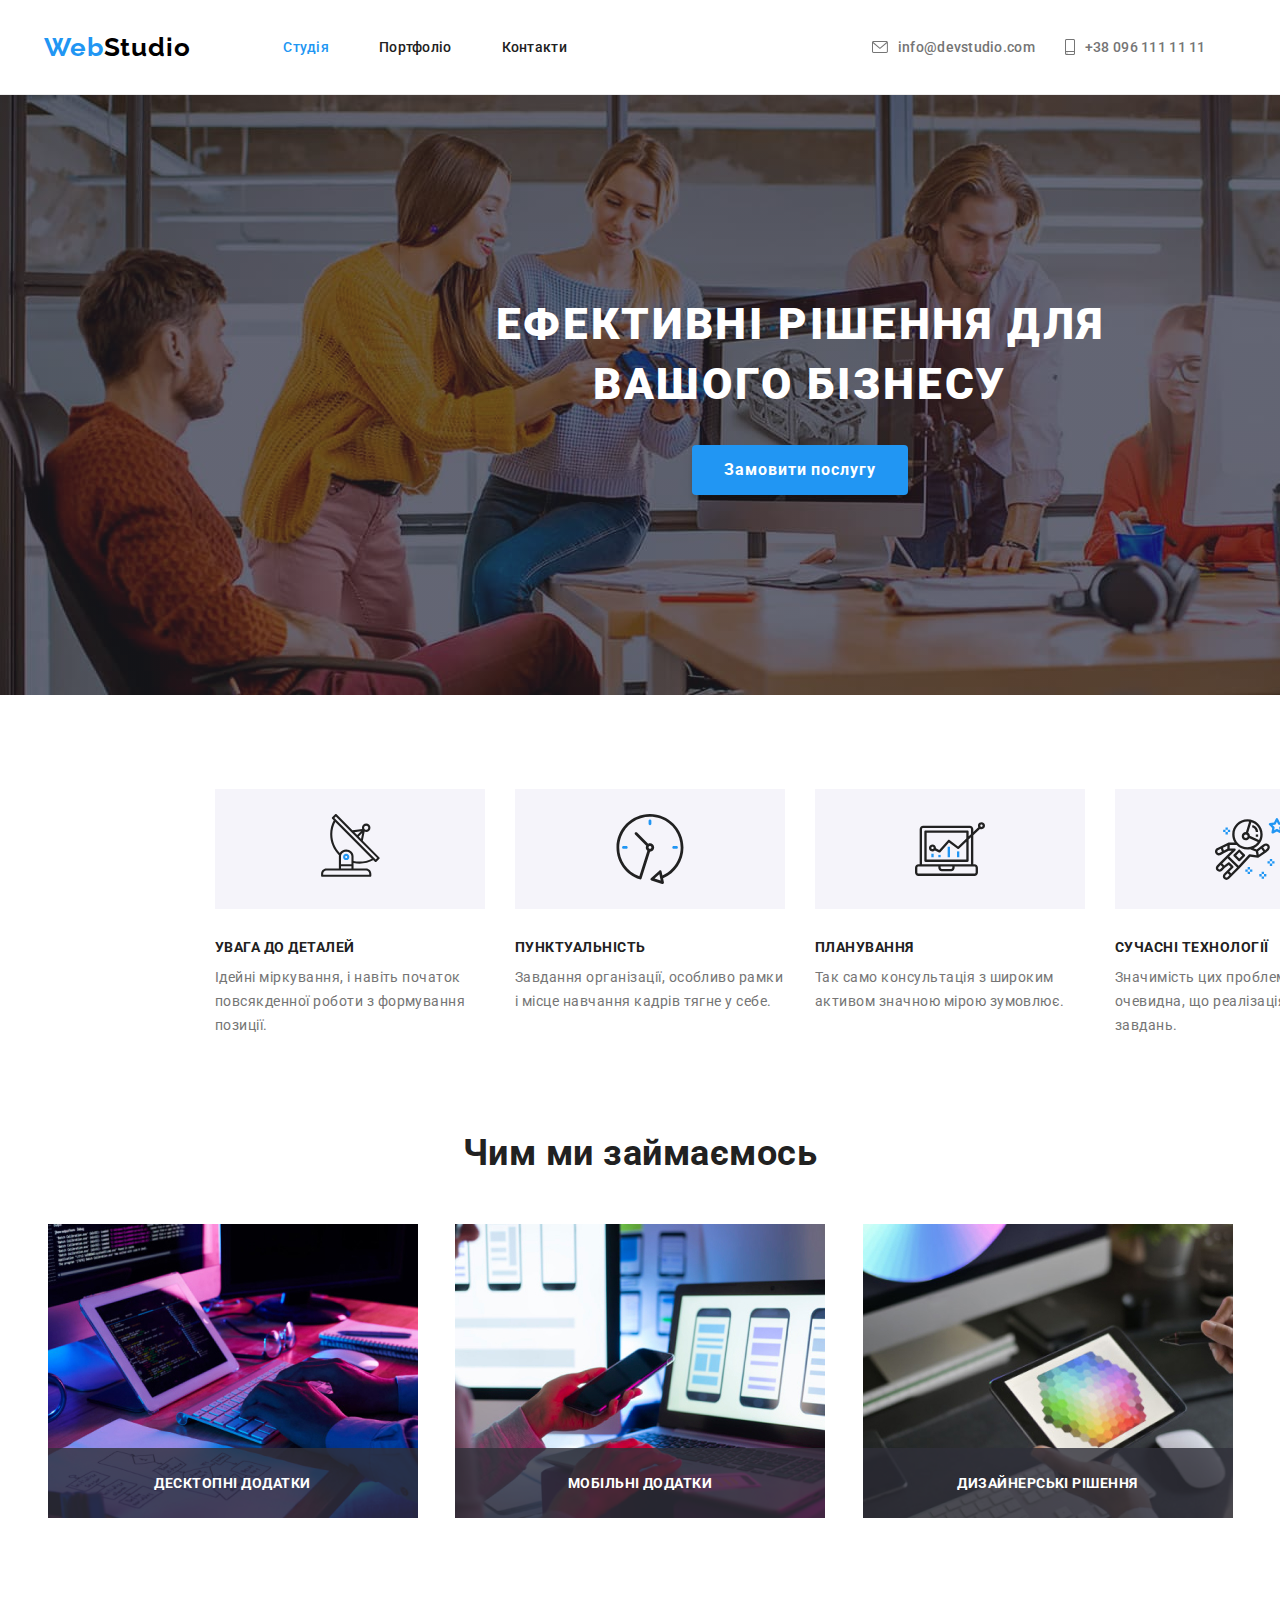
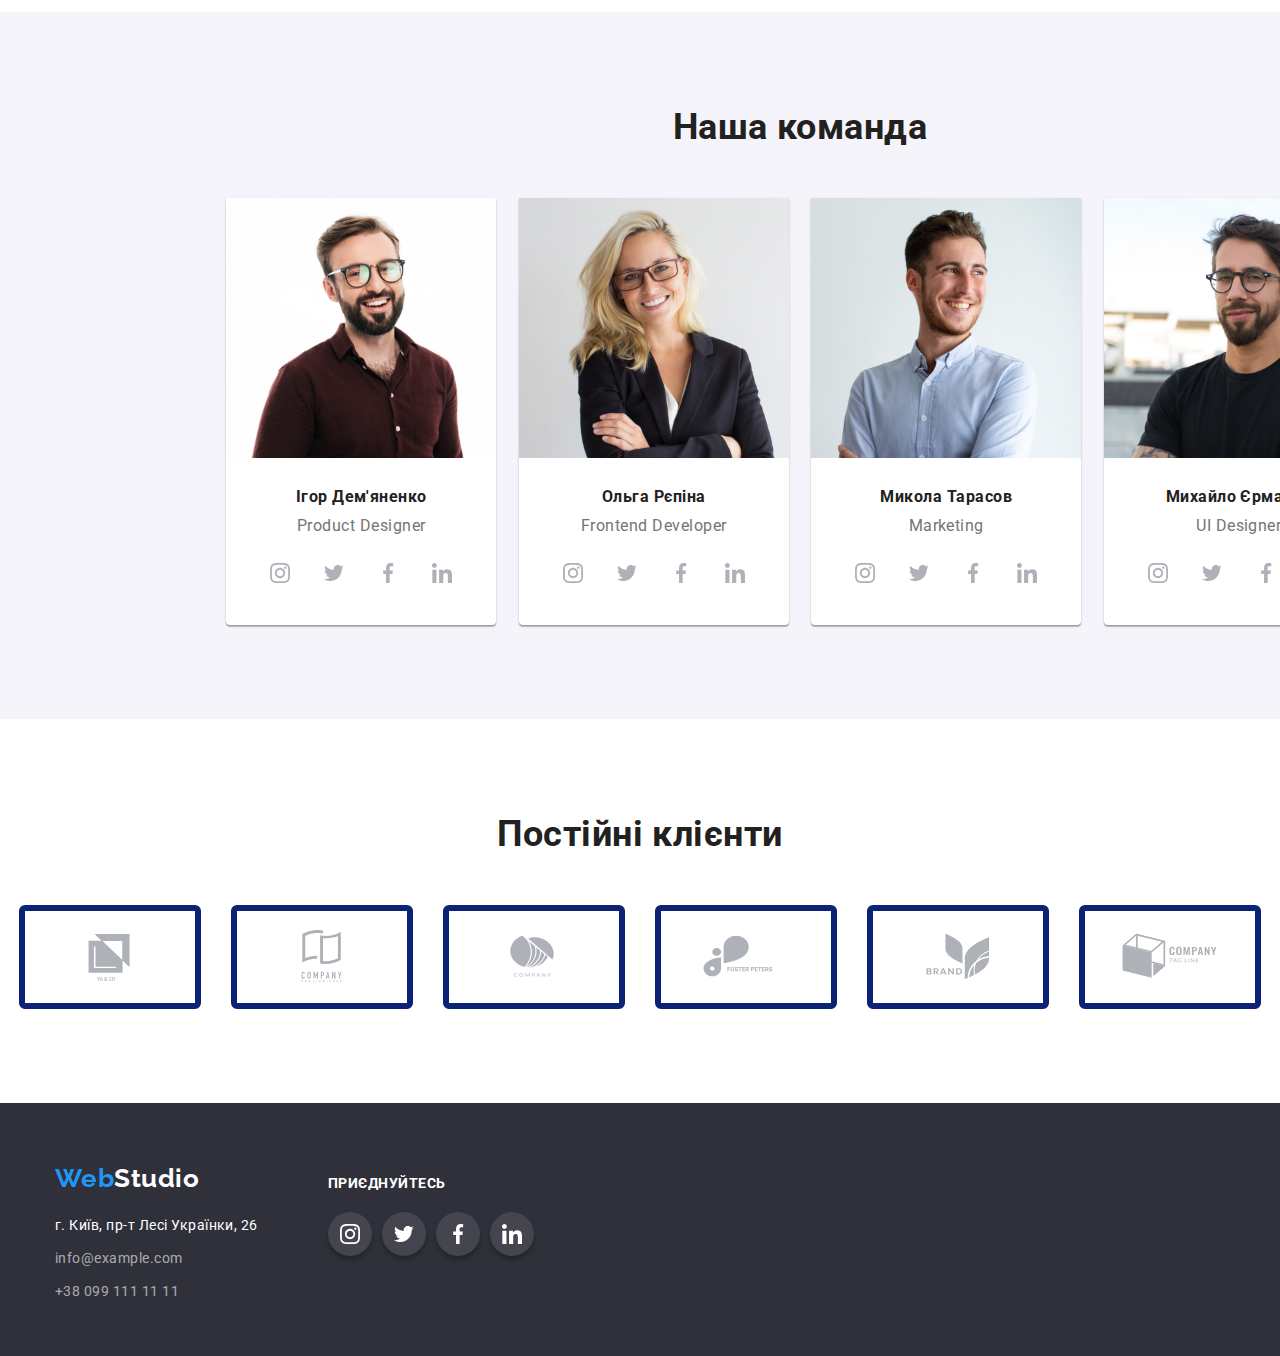
==== commit 74f5b91b: "HW 5 23-56 23-08-2022" ====
--- a/index.html
+++ b/index.html
@@ -3,10 +3,7 @@
   <head>
     <meta charset="UTF-8" />
     <meta http-equiv="X-UA-Compatible" content="IE=edge" />
-    <meta
-      hero-iv-name="viewport"
-      content="width=device-width, initial-scale=1.0"
-    />
+    <meta hero-iv-name="viewport" content="width=device-width, initial-scale=1.0" />
     <title>Головна</title>
     <link rel="preconnect" href="https://fonts.googleapis.com" />
     <link rel="preconnect" href="https://fonts.gstatic.com" crossorigin />
@@ -20,46 +17,29 @@
     />
     <link rel="stylesheet" href="./css/styles.css" />
   </head>
-
   <body>
     <!--Шапка  сторінки-->
-
-    <header>
-      <section class="section header">
-        <div class="container header-container">
+    <header class="line-border">
+             <div class="container header-container">
           <a class="header-logo" href="index.html" title="Наш Логотип"
             ><span class="header-logo-web">Web</span>Studio</a
           >
           <ul class="header-list">
             <li class="header-item">
-              <a class="header-link" href="./index.html" title="Наша Студія"
-                >Студія</a
-              >
+              <a class="header-link" href="./index.html" title="Наша Студія">Студія</a>
             </li>
             <li class="header-item">
-              <a
-                class="header-link-web"
-                href="./portfolio.html"
-                title="Наші проекти"
-                >Портфоліо</a
-              >
+              <a class="header-link-web" href="./portfolio.html" title="Наші проекти">Портфоліо</a>
             </li>
             <li class="header-item">
-              <a
-                class="header-link-web"
-                href="./index.html"
-                title="Наші контакти"
-                >Контакти</a
-              >
+              <a class="header-link-web" href="./index.html" title="Наші контакти">Контакти</a>
             </li>
           </ul>
           <ul class="header-contact-list">
             <li class="header-contact-item">
               <a class="header-contact-link" href="mailto:info@devstudio.com">
                 <svg class="header-mail-contact" width="16" height="12">
-                  <use
-                    href="./images/symbol-defs.svg#icon-envelope-hover-1"
-                  ></use>
+                  <use href="./images/symbol-defs.svg#icon-envelope-hover-1"></use>
                 </svg>
                 info@devstudio.com
               </a>
@@ -67,9 +47,7 @@
             <li class="header-contact-item">
               <a class="header-contact-link" href="tel:+380961111111">
                 <svg class="header-tel-contact" width="10" height="16">
-                  <use
-                    href="./images/symbol-defs.svg#icon-smartphone1-1"
-                  ></use></svg
+                  <use href="./images/symbol-defs.svg#icon-smartphone1-1"></use></svg
                 >+38 096 111 11 11</a
               >
             </li>
@@ -81,7 +59,9 @@
       <section class="section hero">
         <div class="hero-container overlay1">
           <h1 class="hero-text">Ефективні рішення для вашого бізнесу</h1>
-          <button type="button" class="hero-btn">Замовити послугу</button>
+          <button type="button" class="hero-btn" data-modal-open>
+            Замовити послугу
+          </button>
         </div>
       </section>
 
@@ -173,7 +153,7 @@
       </section>
       <section class="section hero-iv-team">
         <h2 class="hero-iii-title">Наша команда</h2>
-        <ul class="container header-container">
+        <ul class="container container-team">
           <li class="hero-iv-item">
             <img src="./images/img1.jpg" alt="Портрет Ігоря" width="270" />
             <h3 class="hero-iv-name">Ігор Дем'яненко</h3>
@@ -182,9 +162,7 @@
               <li>
                 <a href="#" class="social-link">
                   <svg class="soc" width="20" height="20">
-                    <use
-                      href="./images/symbol-defs.svg#icon-instagram-new"
-                    ></use>
+                    <use href="./images/symbol-defs.svg#icon-instagram-new"></use>
                   </svg>
                 </a>
               </li>
@@ -219,9 +197,7 @@
               <li>
                 <a href="#" class="social-link">
                   <svg class="soc" width="20" height="20">
-                    <use
-                      href="./images/symbol-defs.svg#icon-instagram-new"
-                    ></use>
+                    <use href="./images/symbol-defs.svg#icon-instagram-new"></use>
                   </svg>
                 </a>
               </li>
@@ -256,9 +232,7 @@
               <li>
                 <a href="#" class="social-link">
                   <svg class="soc" width="20" height="20">
-                    <use
-                      href="./images/symbol-defs.svg#icon-instagram-new"
-                    ></use>
+                    <use href="./images/symbol-defs.svg#icon-instagram-new"></use>
                   </svg>
                 </a>
               </li>
@@ -293,9 +267,7 @@
               <li>
                 <a href="#" class="social-link">
                   <svg class="soc" width="20" height="20">
-                    <use
-                      href="./images/symbol-defs.svg#icon-instagram-new"
-                    ></use>
+                    <use href="./images/symbol-defs.svg#icon-instagram-new"></use>
                   </svg>
                 </a>
               </li>
@@ -330,42 +302,42 @@
           <ul class="clients-list">
             <li class="clients-item">
               <a href="#" class="main-clients">
-                <svg class="clients" width="106" height="60">
+                <svg class="clients" width="170" height="92">
                   <use href="./images/symbol-defs.svg#icon-Logo-5"></use>
                 </svg>
               </a>
             </li>
             <li class="clients-item">
               <a href="#" class="main-clients">
-                <svg class="clients" width="106" height="60">
+                <svg class="clients" width="170" height="92">
                   <use href="./images/symbol-defs.svg#icon-Logo-6"></use>
                 </svg>
               </a>
             </li>
             <li class="clients-item">
               <a href="#" class="main-clients">
-                <svg class="clients" width="106" height="60">
+                <svg class="clients" width="170" height="92">
                   <use href="./images/symbol-defs.svg#icon-Logo-7"></use>
                 </svg>
               </a>
             </li>
             <li class="clients-item">
               <a href="#" class="main-clients">
-                <svg class="clients" width="106" height="60">
+                <svg class="clients" width="170" height="92">
                   <use href="./images/symbol-defs.svg#icon-Logo-8"></use>
                 </svg>
               </a>
             </li>
             <li>
               <a href="#" class="main-clients">
-                <svg class="clients" width="106" height="60">
+                <svg class="clients" width="170" height="92">
                   <use href="./images/symbol-defs.svg#icon-Logo-9"></use>
                 </svg>
               </a>
             </li>
             <li>
               <a href="#" class="main-clients">
-                <svg class="clients" width="106" height="60">
+                <svg class="clients" width="170" height="92">
                   <use href="./images/symbol-defs.svg#icon-Logo-10"></use>
                 </svg>
               </a>
@@ -438,12 +410,11 @@
         </div>
       </div>
     </footer>
-    <div class="modal">
+    <div class="backdrop is-hidden" data-modal>
       <div class="modal">
-        <div class="modal"></div>
+        <button class="button-close" data-modal-close>X</button>
       </div>
     </div>
-
     <script src="./js/modal.js"></script>
   </body>
 </html>
--- a/css/styles.css
+++ b/css/styles.css
@@ -81,16 +81,22 @@
   padding-top: 94px;
   padding-bottom: 94px;
 }
-.header {
-  padding: 25px 0;
+
+.line-border {
+  padding: 32px 0;
   border-bottom: 1px solid #ececec;
-  width: 1600px;
-  margin: 0 auto 0;
-}
+  margin: 0 auto;
+}
+
+.header-container {
+  display: flex;
+  /* margin-bottom: 32px;
+  margin-top: 32px; */
+  width: 100%;
+}
+
 /* Первая страница Студия */
-.header-container {
-  display: flex;
-}
+
 .header-logo {
   margin-right: 93px;
   color: var(--color-black);
@@ -160,7 +166,6 @@
 .header-link-web:hover,
 .header-link-web:focus {
   color: var(--color-blue);
-  transform: color var(--color-blue) 250ms cubic-bezier(0.4, 0, 0.2, 1);
 }
 
 .header-contact-list {
@@ -173,6 +178,18 @@
   align-items: center;
   justify-content: space-between;
 }
+
+/* 
+.header-mail-contact {
+  display: flex;
+  margin-right: 10px;
+  fill: var(--text-color);
+}
+.header-tel-contact {
+  display: flex;
+  margin-right: 10px;
+  fill: var(--text-color);
+}  */
 
 .header-contact-link {
   display: flex;
@@ -186,19 +203,32 @@
 }
 
 .header-mail-contact {
-  display: flex;
   margin-right: 10px;
-}
+  fill: var(--text-color);
+  transition: fill 250ms cubic-bezier(0.4, 0, 0.2, 1);
+}
+
 .header-tel-contact {
-  display: flex;
   margin-right: 10px;
-}
-.header-contact-item .header-contact-link:hover,
-.header-contact-item .header-mail-contact:focus {
+  fill: var(--text-color);
+  transition: fill 250ms cubic-bezier(0.4, 0, 0.2, 1);
+}
+
+.header-contact-link:hover,
+.header-contact-link:focus {
   color: var(--color-blue);
+}
+
+.header-contact-link:hover .header-mail-contact,
+.header-contact-link:focus .header-mail-contact {
   fill: var(--color-blue);
-  transform: color var(--color-blue) 250ms cubic-bezier(0.4, 0, 0.2, 1);
-}
+}
+
+.header-contact-link:hover .header-tel-contact,
+.header-contact-link:focus .header-tel-contact {
+  fill: var(--color-blue);
+}
+
 /* 
 .header-contact-port-item .header-mail-port-contact:hover,
 .header-contact-port-item .header-mail-port-contact:focus {
@@ -279,8 +309,6 @@
 .hero-btn:hover,
 .hero-btn:focus {
   background-color: var(--color-button-blue);
-  transform: background-color var(--color-button-blue) 250ms
-    cubic-bezier(0.4, 0, 0.2, 1);
 }
 .hero-ii {
   padding-top: 0;
@@ -300,8 +328,8 @@
   padding-bottom: 0;
   gap: 30px;
   width: 270px;
-  transform: translate();
-}
+}
+
 .equipment {
   display: block;
   padding: 25px 100px 25px;
@@ -373,11 +401,18 @@
 }
 .container.header-container {
   display: flex;
-  margin-top: 50px;
+  /* margin-top: 50px; */
   padding: 0 0;
 }
+
+.container-team {
+  display: flex;
+  align-items: center;
+  /* margin-bottom: 60px; */
+}
+
 .hero-iv-team {
-  margin: 0 auto 0;
+  margin: 0 auto;
   text-align: center;
   width: 1600px;
   background-color: var(--color-button-grey);
@@ -430,14 +465,11 @@
 .social-link:hover,
 .social-link:focus {
   background-color: var(--color-blue);
-  transform: background-color var(--color-blue) 250ms cubic-bezier(0.4, 0, 0.2, 1);
-  
 }
 
 .social-link:hover .soc,
 .social-link:focus .soc {
   fill: var(--color-white);
-  transform: fill var(--color-white) 250ms cubic-bezier(0.4, 0, 0.2, 1);
 }
 
 .clients {
@@ -447,23 +479,23 @@
   background-size: contain;
   fill: #afb1b8;
   transition: fill 250ms cubic-bezier(0.4, 0, 0.2, 1);
-  
 }
 .clients:hover,
 .clients:focus {
   fill: var(--color-blue);
-  transform: fill var(--color-blue) 250ms cubic-bezier(0.4, 0, 0.2, 1);
 }
 .main-clients {
-  display: flex;
-  border: 1px solid #afb1b8;
-  border-radius: 4px;
-  transition: border 250ms cubic-bezier(0.4, 0, 0.2, 1);
-}
-.main-clients:hover {
-  border: 1px solid var(--color-blue);  
-  transform: border var(--color-blue) 250ms cubic-bezier(0.4, 0, 0.2, 1);
-}
+  display: block;
+  border: 6px solid #0b2275;
+  border-radius: 6px;
+  transition: border 1250ms cubic-bezier(0.4, 0, 0.2, 1);
+}
+
+.main-clients:hover,
+.main-clients:focus {
+  border: var(--color-red);
+}
+
 .clients-list {
   display: flex;
   justify-content: center;
@@ -534,7 +566,6 @@
 .footer-map:hover,
 .footer-map:focus {
   color: var(--color-blue);
-  transform: color var(--color-blue) 250ms cubic-bezier(0.4, 0, 0.2, 1);
 }
 .main-footer {
   display: flex;
@@ -563,9 +594,9 @@
 .footer-link:hover,
 .footer-link:focus {
   color: var(--color-blue);
-  transform: color var(--color-blue) 250ms cubic-bezier(0.4, 0, 0.2, 1);
 }
 .footer-title {
+  margin-bottom: 20px;
   text-align: left;
   color: var(--color-white);
   font-weight: 700;
@@ -578,10 +609,17 @@
   justify-content: center;
   gap: 10px;
 }
+
 .footer-soc {
   fill: var(--color-white);
   transition: fill 250ms cubic-bezier(0.4, 0, 0.2, 1);
 }
+
+.footer-social-link:hover .footer-soc,
+.footer-social-link:focus .footer-soc {
+  fill: var(--color-white);
+}
+
 .footer-social-link {
   display: flex;
   width: 44px;
@@ -593,23 +631,17 @@
   border-radius: 50%;
   transition: background-color 250ms cubic-bezier(0.4, 0, 0.2, 1);
 }
+
 .footer-social-link:hover,
 .footer-social-link:focus {
   background-color: var(--color-blue);
-  transform: background-color var(--color-blue) 250ms
-    cubic-bezier(0.4, 0, 0.2, 1);
-}
-.footer-social-link .footer-soc:hover,
-.footer-social-link .footer-soc:focus {
-  fill: var(--color-white);
-  transform: fill var(--color-blue) 250ms cubic-bezier(0.4, 0, 0.2, 1);
-}
-
-/*  Вторая страница Portfolio */
+}
+
+/*  Друга сторінка */
 
 .hero-port-section {
-  padding: 94px 0 0;
-  margin: 0 auto 0;
+  padding: 0;
+  margin: 0 auto;
   text-align: center;
   width: 1600px;
 }
@@ -632,14 +664,13 @@
     0px 2px 2px rgba(0, 0, 0, 0.12);
   border-radius: 4px;
   border: none;
-  transition: background-color var(--color-button-blue) 250ms
-    cubic-bezier(0.4, 0, 0.2, 1);
+  transition: background-color 250ms cubic-bezier(0.4, 0, 0.2, 1),
+    color 250ms cubic-bezier(0.4, 0, 0.2, 1);
 }
 .hero-blue-btn:hover,
 .hero-blue-btn:focus {
   background-color: var(--color-button-blue);
-  transform: background-color var(--color-button-blue) 250ms
-    cubic-bezier(0.4, 0, 0.2, 1);
+  color: (--color-white);
 }
 .hero-port-item {
   color: var(--title-color);
@@ -666,20 +697,17 @@
   letter-spacing: 0.03em;
   border: none;
   border-radius: 4px;
-  transition: background-color 250ms cubic-bezier(0.4, 0, 0.2, 1), 
-  color 250ms cubic-bezier(0.4, 0, 0.2, 1);
+  transition: background-color 250ms cubic-bezier(0.4, 0, 0.2, 1),
+    color 250ms cubic-bezier(0.4, 0, 0.2, 1);
 }
 .hero-port-btn:hover,
 .hero-port-btn:focus {
   background-color: var(--color-button-blue);
   color: var(--color-white);
-  transform: background-color var(--color-button-blue) 250ms
-    cubic-bezier(0.4, 0, 0.2, 1), color: var(--color-white)250ms
-    cubic-bezier(0.4, 0, 0.2, 1);
 }
 .hero-ii-port {
-  padding: 0 0 94px;
-  margin: 0 auto 0;
+  padding: 0;
+  margin: 0 auto;
   text-align: center;
   width: 1600px;
 }
@@ -695,16 +723,20 @@
   margin-bottom: 30px;
   width: 370px;
   text-align: left;
-}
-.hero-ii-port-item:nth-child(3n) {
-  margin-right: 0;
-}
-.hero-ii-port-item:nth-last-child(-n + 3) {
-  margin-bottom: 0;
-}
+  box-shadow: 0px 4px 4px 0px rgba(0, 0, 0, 0);
+  transition: box-shadow 250ms cubic-bezier(0.4, 0, 0.2, 1);
+}
+
 .hero-ii-port-item:hover,
 .hero-ii-port-item:focus {
   box-shadow: 0px 4px 4px 0px rgba(0, 0, 0, 0.25);
+}
+
+.hero-ii-port-item:nth-child(3n) {
+  margin-right: 0;
+}
+.hero-ii-port-item:nth-last-child(-n + 3) {
+  margin-bottom: 0;
 }
 
 .thumb-port {
@@ -728,12 +760,11 @@
   font-size: 18px;
   line-height: 1.55;
   transform: translateY(100%);
-  /* transition: transform 250ms cubic-bezier(0.4, 0, 0.2, 1); */
+  transition: transform 250ms cubic-bezier(0.4, 0, 0.2, 1);
 }
 
 .hero-ii-port-item:hover .hero-ii-port-move {
   transform: translateY(0);
-  transition: transform 250ms cubic-bezier(0.4, 0, 0.2, 1);
 }
 
 .thumb {
@@ -779,3 +810,37 @@
   clip-path: inset(50%);
   margin: -1px;
 }
+
+.backdrop {
+  position: fixed;
+  top: 0;
+  left: 0;
+  width: 100%;
+  height: 100%;
+  background-color: rgba(0, 0, 0, 0.2);
+  opacity: 1;
+  transition: opacity 250ms cubic-bezier(0.4, 0, 0.2, 1),
+    visibility 250ms cubic-bezier(0.4, 0, 0.2, 1);
+}
+
+.modal {
+  width: 500px;
+  min-height: 500px;
+  background-color: #fff;
+  border-radius: 10px;
+  position: absolute;
+  top: 50%;
+  left: 50%;
+  transform: translate(-50%, -50%) scale(1);
+  transition: transform 250ms cubic-bezier(0.4, 0, 0.2, 1);
+}
+
+.backdrop.is-hiden .modal {
+  transform: translate(-50%, -50%) scale(0);
+}
+
+.is-hidden {
+  opacity: 0;
+  visibility: hidden;
+  pointer-events: none;
+}
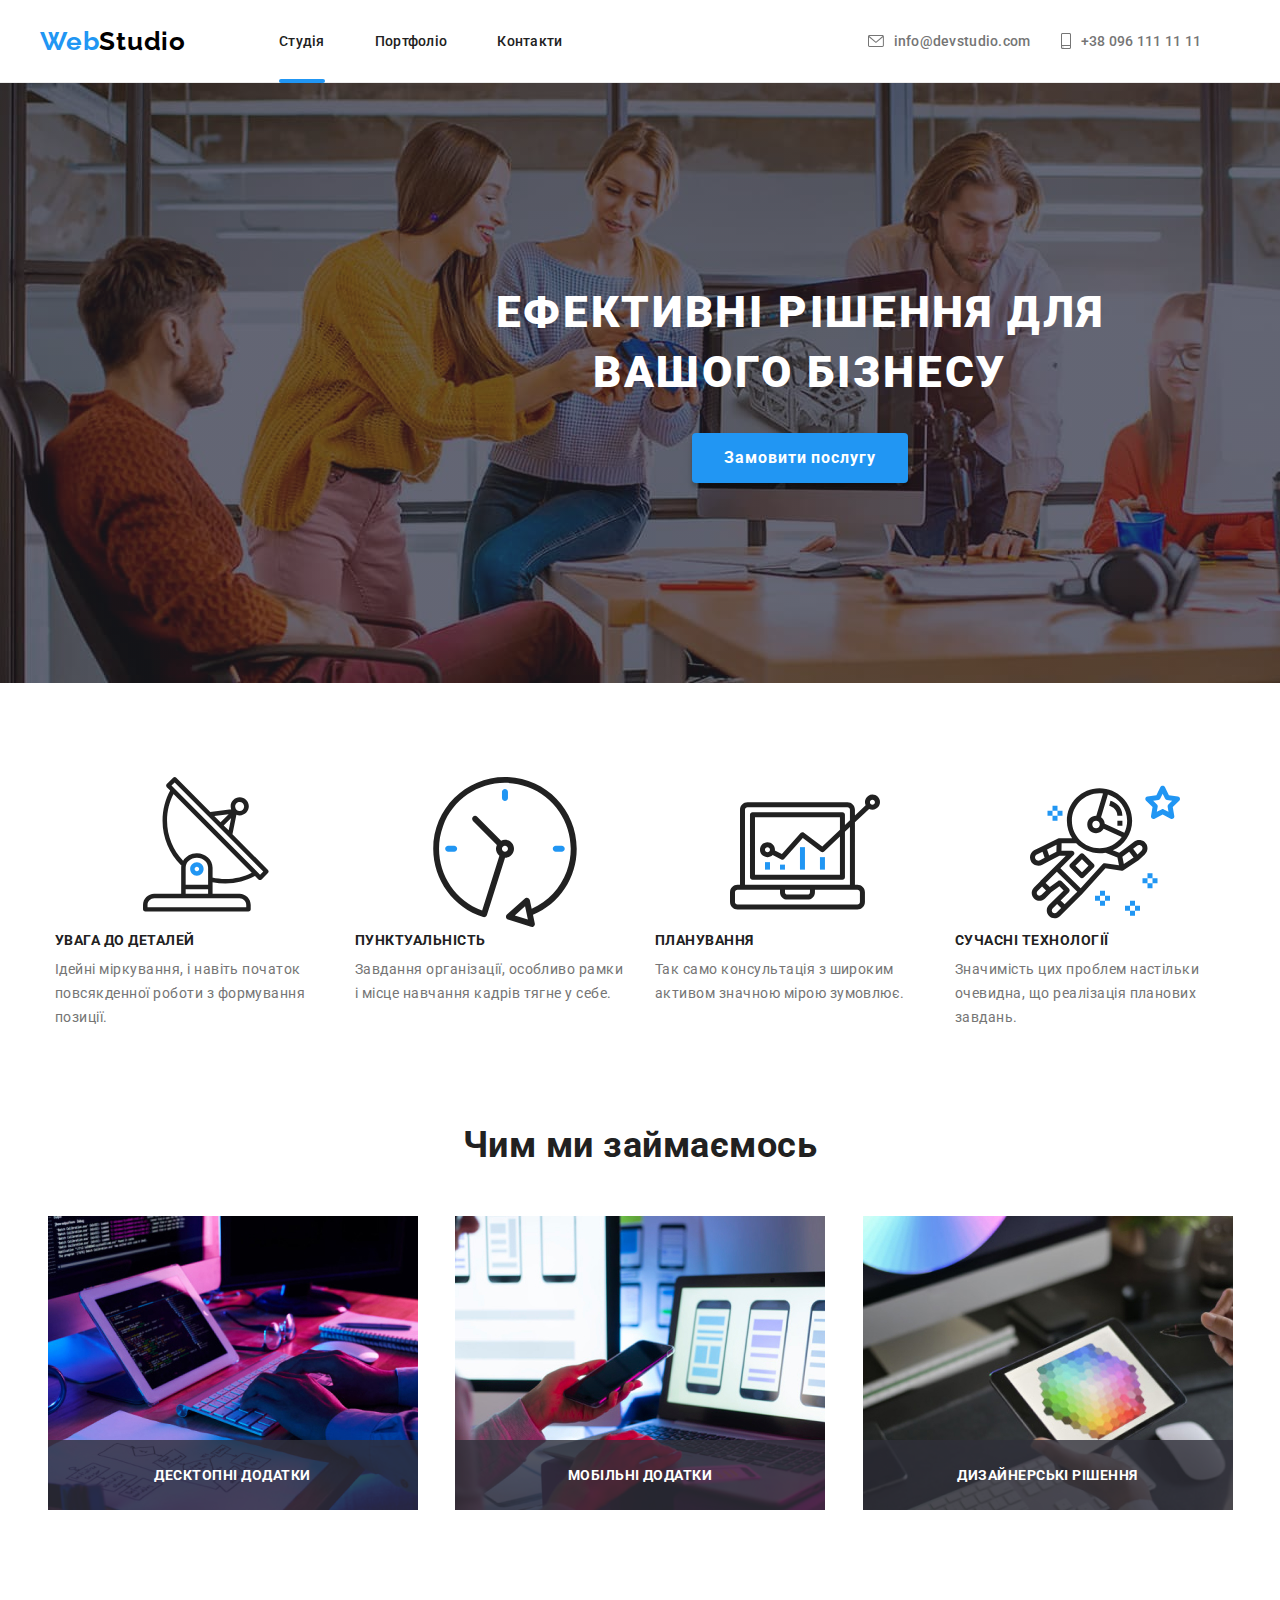
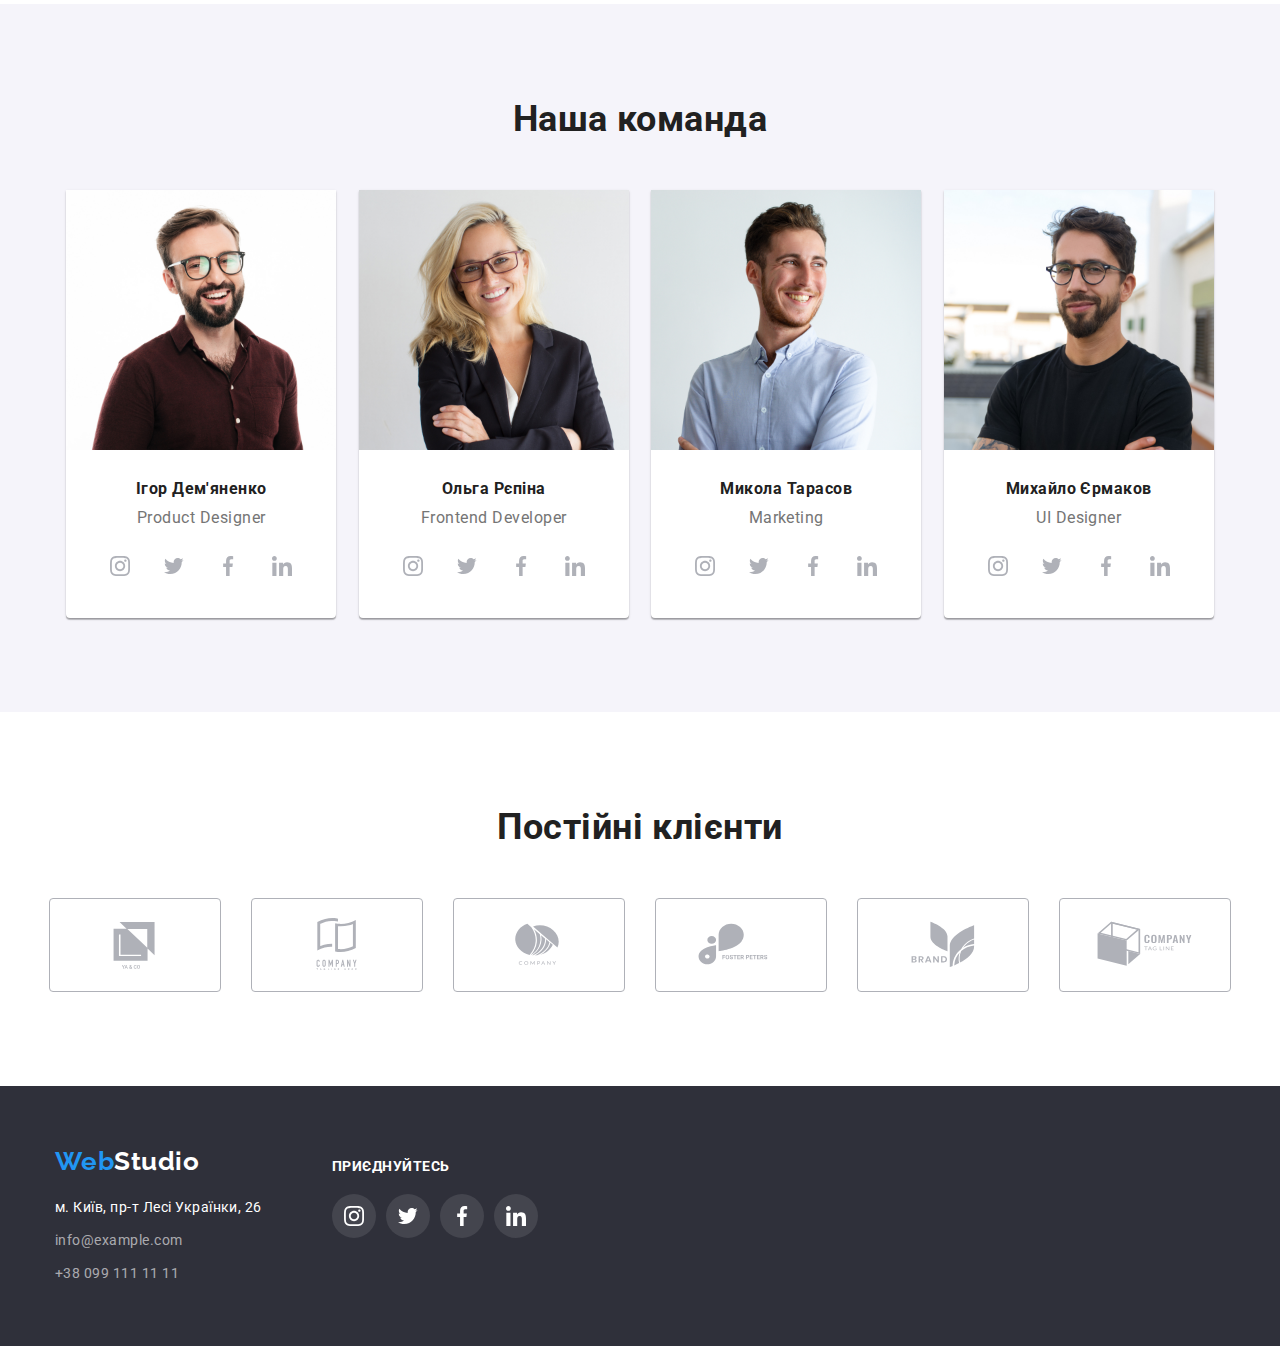
==== commit 52bcb822: "HW-5 changed 23-17-2022" ====
--- a/index.html
+++ b/index.html
@@ -26,7 +26,7 @@
           >
           <ul class="header-list">
             <li class="header-item">
-              <a class="header-link" href="./index.html" title="Наша Студія">Студія</a>
+              <a class="header-link-web current" href="./index.html" title="Наша Студія">Студія</a>
             </li>
             <li class="header-item">
               <a class="header-link-web" href="./portfolio.html" title="Наші проекти">Портфоліо</a>
@@ -225,7 +225,7 @@
             </ul>
           </li>
           <li class="hero-iv-item">
-            <img src="./images/img3.jpg" alt="Портрет Миколая" width="270" />
+            <img src="./images/img3.jpg" alt="Портрет Миколи" width="270" />
             <h3 class="hero-iv-name">Микола Тарасов</h3>
             <p class="hero-iv-text">Marketing</p>
             <ul class="social-list">
@@ -346,37 +346,28 @@
         </div>
       </section>
     </main>
-    <footer>
+    <footer class="footer-studio">
       <div class="container main-footer">
         <div class="footer-container">
           <a class="footer-text" href="./index.html" title="Наш Логотип"
             ><span class="header-logo-web">Web</span>Studio</a
           >
-          <ul>
+          <ul class="footer-address">
             <li class="footer-item">
-              <a
-                class="footer-map"
-                href="https://google.maps/"
-                rel="noopener noreferrer"
+              <a class="footer-map" href="https://google.maps/" rel="noopener noreferrer">
+                м. Київ, пр-т Лесі Українки, 26</a
               >
-                г. Київ, пр-т Лесі Українки, 26</a
-              >
             </li>
             <li class="footer-item">
-              <a class="footer-link" href="mailto:info@example.com"
-                >info@example.com</a
-              >
+              <a class="footer-link" href="mailto:info@example.com">info@example.com</a>
             </li>
             <li class="footer-item">
-              <a class="footer-link" href="tel:+380991111111"
-                >+38 099 111 11 11</a
-              >
+              <a class="footer-link" href="tel:+380991111111">+38 099 111 11 11</a>
             </li>
           </ul>
         </div>
         <div class="last-footer">
           <h3 class="footer-title">приєднуйтесь</h3>
-
           <ul class="footer-social-list">
             <li>
               <a href="#" class="footer-social-link">
@@ -412,7 +403,11 @@
     </footer>
     <div class="backdrop is-hidden" data-modal>
       <div class="modal">
-        <button class="button-close" data-modal-close>X</button>
+        <button type="button" class="modal-close" data-modal-close>
+          <svg class="icon-modul" width="18" height="18"> 
+            <use href="./images/symbol-defs.svg#icon-close-black-18dp-2-1"></use>
+          </svg>
+        </button>
       </div>
     </div>
     <script src="./js/modal.js"></script>
--- a/css/styles.css
+++ b/css/styles.css
@@ -69,9 +69,9 @@
 }
 
 .container {
-  display: flex;
-  align-items: center;
-  justify-content: center;
+  /* display: flex;
+  align-items: center;
+  justify-content: center; */
   max-width: 1200px;
   width: 100%;
   padding: 0 15px;
@@ -83,83 +83,21 @@
 }
 
 .line-border {
-  padding: 32px 0;
+  /* padding: 25px 0; */
   border-bottom: 1px solid #ececec;
   margin: 0 auto;
 }
 
-.header-container {
-  display: flex;
-  /* margin-bottom: 32px;
-  margin-top: 32px; */
-  width: 100%;
-}
-
-/* Первая страница Студия */
-
-.header-logo {
-  margin-right: 93px;
-  color: var(--color-black);
-  font-family: Raleway;
-  font-weight: 700;
-  font-size: 26px;
-  line-height: 1.17;
-  letter-spacing: 0.03em;
-}
-.header-logo-web {
-  color: var(--color-blue);
-  font-family: Raleway;
-  font-weight: 700;
-  font-size: 26px;
-  line-height: 1.17;
-  letter-spacing: 0.03em;
-}
-.header-list {
-  display: flex;
-  margin-right: 305px;
-  justify-content: flex-start;
-  gap: 50px;
-}
-/* 
-.current {
+.header-link-web {
+  display: block;
   position: relative;
-}
-
-.current:after {
-  content: "";
-  border: 2px solid #ececec;
-width: 100%;
-height: 2px;
-background-color: #fff;
-position: absolute;
-top: 0;
-left: 0;
-
- */
-
-/* margin-right: 331px; */
-.header-link {
-  display: block;
-  color: var(--color-blue);
-  font-family: Roboto;
-  font-weight: 500;
-  font-size: 14px;
-  line-height: 1.17;
-  letter-spacing: 0.02em;
-}
-.header-list .header-link:active {
-  color: var(--color-blue);
-}
-.header-list .header-link-web {
-  display: block;
+  padding: 33px 0;
   color: var(--title-color);
   font-family: Roboto;
   font-weight: 500;
   font-size: 14px;
   line-height: 1.17;
   letter-spacing: 0.02em;
-}
-.header-link-web {
   transition: color 250ms cubic-bezier(0.4, 0, 0.2, 1);
 }
 
@@ -168,6 +106,60 @@
   color: var(--color-blue);
 }
 
+.current::after {
+  position: absolute;
+  left: 0;
+  display: block;
+  content: "";
+  height: 4px;
+  width: 100%;
+  bottom: -1px;
+  background-color: var(--color-blue);
+  border-radius: 2px;
+}
+
+.header-container {
+  display: flex;
+  align-items: center;
+  /* justify-content: center;
+  margin-bottom: 25px; */
+}
+
+.header-container-port {
+  display: flex;
+  margin-bottom: 50px;
+  align-items: center;
+  justify-content: center;
+  gap: 8px;
+}
+.header-logo {
+  display: block;
+  margin-right: 93px;
+  color: var(--color-black);
+  font-family: Raleway;
+  font-weight: 700;
+  font-size: 26px;
+  line-height: 1.17;
+  letter-spacing: 0.03em;
+}
+.header-logo-web {
+  color: var(--color-blue);
+  font-family: Raleway;
+  font-weight: 700;
+  font-size: 26px;
+  line-height: 1.17;
+  letter-spacing: 0.03em;
+}
+.header-list {
+  display: flex;
+  margin-right: 305px;
+  justify-content: flex-start;
+  gap: 50px;
+}
+.header-list .header-link:active {
+  color: var(--color-blue);
+}
+
 .header-contact-list {
   display: flex;
   justify-content: flex-end;
@@ -179,27 +171,18 @@
   justify-content: space-between;
 }
 
-/* 
-.header-mail-contact {
-  display: flex;
-  margin-right: 10px;
-  fill: var(--text-color);
-}
-.header-tel-contact {
-  display: flex;
-  margin-right: 10px;
-  fill: var(--text-color);
-}  */
-
 .header-contact-link {
   display: flex;
-  margin-right: 30px;
   align-items: center;
   color: var(--text-color);
   font-size: 14px;
   line-height: 1.17;
   letter-spacing: 0.02em;
   transition: color 250ms cubic-bezier(0.4, 0, 0.2, 1);
+}
+
+.header-contact-item:not(:last-child) {
+  margin-right: 30px;
 }
 
 .header-mail-contact {
@@ -228,25 +211,6 @@
 .header-contact-link:focus .header-tel-contact {
   fill: var(--color-blue);
 }
-
-/* 
-.header-contact-port-item .header-mail-port-contact:hover,
-.header-contact-port-item .header-mail-port-contact:focus {
-  color: var(--text-color);
-  fill: var(--text-color);
-  transform: color var(--color-blue) 250ms cubic-bezier(0.4, 0, 0.2, 1);
-
-}
-.header-mail-port-contact {
-  fill: var(--text-color);
-  margin-right: 10px;
-  transition: color 250ms cubic-bezier(0.4, 0, 0.2, 1);
-}
-
-.header-tel-port-contact {
-  fill: var(--text-color);
-  margin-right: 10px;
-} */
 
 .overlay1 {
   margin-left: 0;
@@ -304,6 +268,7 @@
   letter-spacing: 0.06em;
   cursor: pointer;
   border: none;
+  box-shadow: 0px 4px 4px rgba(0, 0, 0, 0.25);
   transition: background-color 250ms cubic-bezier(0.4, 0, 0.2, 1);
 }
 .hero-btn:hover,
@@ -314,7 +279,7 @@
   padding-top: 0;
   margin: 0 auto 0;
   text-align: center;
-  width: 1600px;
+  /* width: 1600px; */
 }
 .hero-ii-container {
   padding-top: 0;
@@ -328,17 +293,6 @@
   padding-bottom: 0;
   gap: 30px;
   width: 270px;
-}
-
-.equipment {
-  display: block;
-  padding: 25px 100px 25px;
-  width: 270px;
-  height: 120px;
-  background-position: center;
-  background-color: var(--color-button-grey);
-  background-size: contain;
-  margin-bottom: 30px;
 }
 .social-list-container {
   display: flex;
@@ -362,12 +316,12 @@
 }
 .hero-iii {
   padding-top: 0;
-  margin: 0 auto 0;
+  margin: 0 auto;
   text-align: center;
 }
 .hero-iii-item {
   display: block;
-  margin: 0 auto 0;
+  margin: 0 auto;
   text-align: center;
 }
 
@@ -414,11 +368,11 @@
 .hero-iv-team {
   margin: 0 auto;
   text-align: center;
-  width: 1600px;
+  /* width: 1600px; */
   background-color: var(--color-button-grey);
 }
 .hero-iv-item {
-  padding: 0 0;
+  padding: 0;
   margin: 0 auto;
   text-align: center;
   gap: 30px;
@@ -485,22 +439,21 @@
   fill: var(--color-blue);
 }
 .main-clients {
-  display: block;
-  border: 6px solid #0b2275;
-  border-radius: 6px;
-  transition: border 1250ms cubic-bezier(0.4, 0, 0.2, 1);
-}
-
+  display: flex;
+  border: 1px solid #afb1b8;
+  border-radius: 4px;
+  transition: border 250ms cubic-bezier(0.4, 0, 0.2, 1);
+}
 .main-clients:hover,
 .main-clients:focus {
-  border: var(--color-red);
+  border: 1px solid var(--color-blue);
 }
 
 .clients-list {
   display: flex;
   justify-content: center;
   gap: 30px;
-  margin: 0 0;
+  margin: 0;
 }
 
 .hero-iv-text {
@@ -521,18 +474,21 @@
   align-items: baseline;
   justify-content: center;
 }
+
 footer {
-  margin: 0 auto 0;
+  margin: 0 auto;
   text-align: left;
   background-color: var(--color-footer);
 }
-.footer-address .footer-list:not(:last-child) {
-  margin-bottom: 9px;
+
+.footer-studio {
+  padding-top: 60px;
+  padding-bottom: 60px;
 }
 .footer-text {
   display: block;
   text-align: left;
-  padding-top: 60px;
+  /* padding-top: 60px; */
   margin-bottom: 20px;
   color: var(--color-white);
   font-family: Raleway;
@@ -575,8 +531,8 @@
 
 .last-footer {
   display: block;
-  padding-top: 72px;
-  padding-bottom: 100px;
+  padding-top: 12px;
+  /* padding-bottom: 100px; */
   margin-left: 70px;
 }
 
@@ -596,8 +552,8 @@
   color: var(--color-blue);
 }
 .footer-title {
+  text-align: left;
   margin-bottom: 20px;
-  text-align: left;
   color: var(--color-white);
   font-weight: 700;
   font-size: 14px;
@@ -605,72 +561,38 @@
   text-transform: uppercase;
 }
 .footer-social-list {
+  /* padding-bottom: 100px; */
   display: flex;
   justify-content: center;
   gap: 10px;
 }
-
 .footer-soc {
   fill: var(--color-white);
-  transition: fill 250ms cubic-bezier(0.4, 0, 0.2, 1);
-}
-
+}
+.footer-social-link {
+  display: flex;
+  width: 44px;
+  height: 44px;
+  align-items: center;
+  justify-content: center;
+  background-color: rgba(255, 255, 255, 0.1);
+  border-radius: 50%;
+  transition: background-color 250ms cubic-bezier(0.4, 0, 0.2, 1);
+}
+
+.footer-social-link:hover,
+.footer-social-link:focus {
+  background-color: var(--color-blue);
+}
 .footer-social-link:hover .footer-soc,
 .footer-social-link:focus .footer-soc {
   fill: var(--color-white);
 }
 
-.footer-social-link {
-  display: flex;
-  width: 44px;
-  height: 44px;
-  align-items: center;
-  justify-content: center;
-  background-color: rgba(255, 255, 255, 0.1);
-  box-shadow: 0px 4px 4px 0px rgba(0, 0, 0, 0.25);
-  border-radius: 50%;
-  transition: background-color 250ms cubic-bezier(0.4, 0, 0.2, 1);
-}
-
-.footer-social-link:hover,
-.footer-social-link:focus {
-  background-color: var(--color-blue);
-}
-
-/*  Друга сторінка */
-
-.hero-port-section {
-  padding: 0;
-  margin: 0 auto;
-  text-align: center;
-  width: 1600px;
-}
 .hero-port-list {
   display: flex;
   justify-content: center;
   border: none;
-}
-.hero-blue-btn {
-  padding: 6px 22px;
-  background-color: var(--color-blue);
-  color: var(--color-white);
-  font-family: Roboto;
-  font-weight: 500;
-  font-size: 16px;
-  line-height: 1.63;
-  letter-spacing: 0.03em;
-  cursor: pointer;
-  box-shadow: 0px 3px 1px rgba(0, 0, 0, 0.1), 0px 1px 2px rgba(0, 0, 0, 0.08),
-    0px 2px 2px rgba(0, 0, 0, 0.12);
-  border-radius: 4px;
-  border: none;
-  transition: background-color 250ms cubic-bezier(0.4, 0, 0.2, 1),
-    color 250ms cubic-bezier(0.4, 0, 0.2, 1);
-}
-.hero-blue-btn:hover,
-.hero-blue-btn:focus {
-  background-color: var(--color-button-blue);
-  color: (--color-white);
 }
 .hero-port-item {
   color: var(--title-color);
@@ -695,8 +617,10 @@
   font-size: 16px;
   line-height: 1.63;
   letter-spacing: 0.03em;
+  box-shadow: 0px 3px 1px rgba(0, 0, 0, 0.1), 0px 1px 2px rgba(0, 0, 0, 0.08),
+    0px 2px 2px rgba(0, 0, 0, 0.12);
+  border-radius: 4px;
   border: none;
-  border-radius: 4px;
   transition: background-color 250ms cubic-bezier(0.4, 0, 0.2, 1),
     color 250ms cubic-bezier(0.4, 0, 0.2, 1);
 }
@@ -713,9 +637,9 @@
 }
 .hero-ii-port-container {
   display: flex;
-  width: 1200px;
+  /* width: 1200px; */
   flex-wrap: wrap;
-  padding-top: 50px;
+  /* padding-top: 50px; */
   margin: 0 auto;
 }
 .hero-ii-port-item {
@@ -763,7 +687,8 @@
   transition: transform 250ms cubic-bezier(0.4, 0, 0.2, 1);
 }
 
-.hero-ii-port-item:hover .hero-ii-port-move {
+.hero-ii-port-item:hover .hero-ii-port-move,
+.hero-ii-port-item:focus .hero-ii-port-move {
   transform: translateY(0);
 }
 
@@ -824,15 +749,16 @@
 }
 
 .modal {
-  width: 500px;
-  min-height: 500px;
-  background-color: #fff;
-  border-radius: 10px;
   position: absolute;
   top: 50%;
   left: 50%;
+  width: 528px;
+  min-height: 581px;
+  background-color: #fff;
+  border-radius: 10px;
   transform: translate(-50%, -50%) scale(1);
   transition: transform 250ms cubic-bezier(0.4, 0, 0.2, 1);
+  transition: translateY (-50%, -50%);
 }
 
 .backdrop.is-hiden .modal {
@@ -844,3 +770,23 @@
   visibility: hidden;
   pointer-events: none;
 }
+
+.modal-close {
+  position: absolute;
+  right: 8px;
+  top: 7px;
+  width: 30px;
+  height: 30px;
+  border-radius: 50%;
+  fill: rgba(0, 0, 0, 0.1);
+  background-color: transparent;
+}
+
+.icon-modul {
+  display: flex;
+  fill: #000000;
+  background-position: center;
+  background-size: contain;
+  background-repeat: no-repeat;
+  text-align: center;
+}
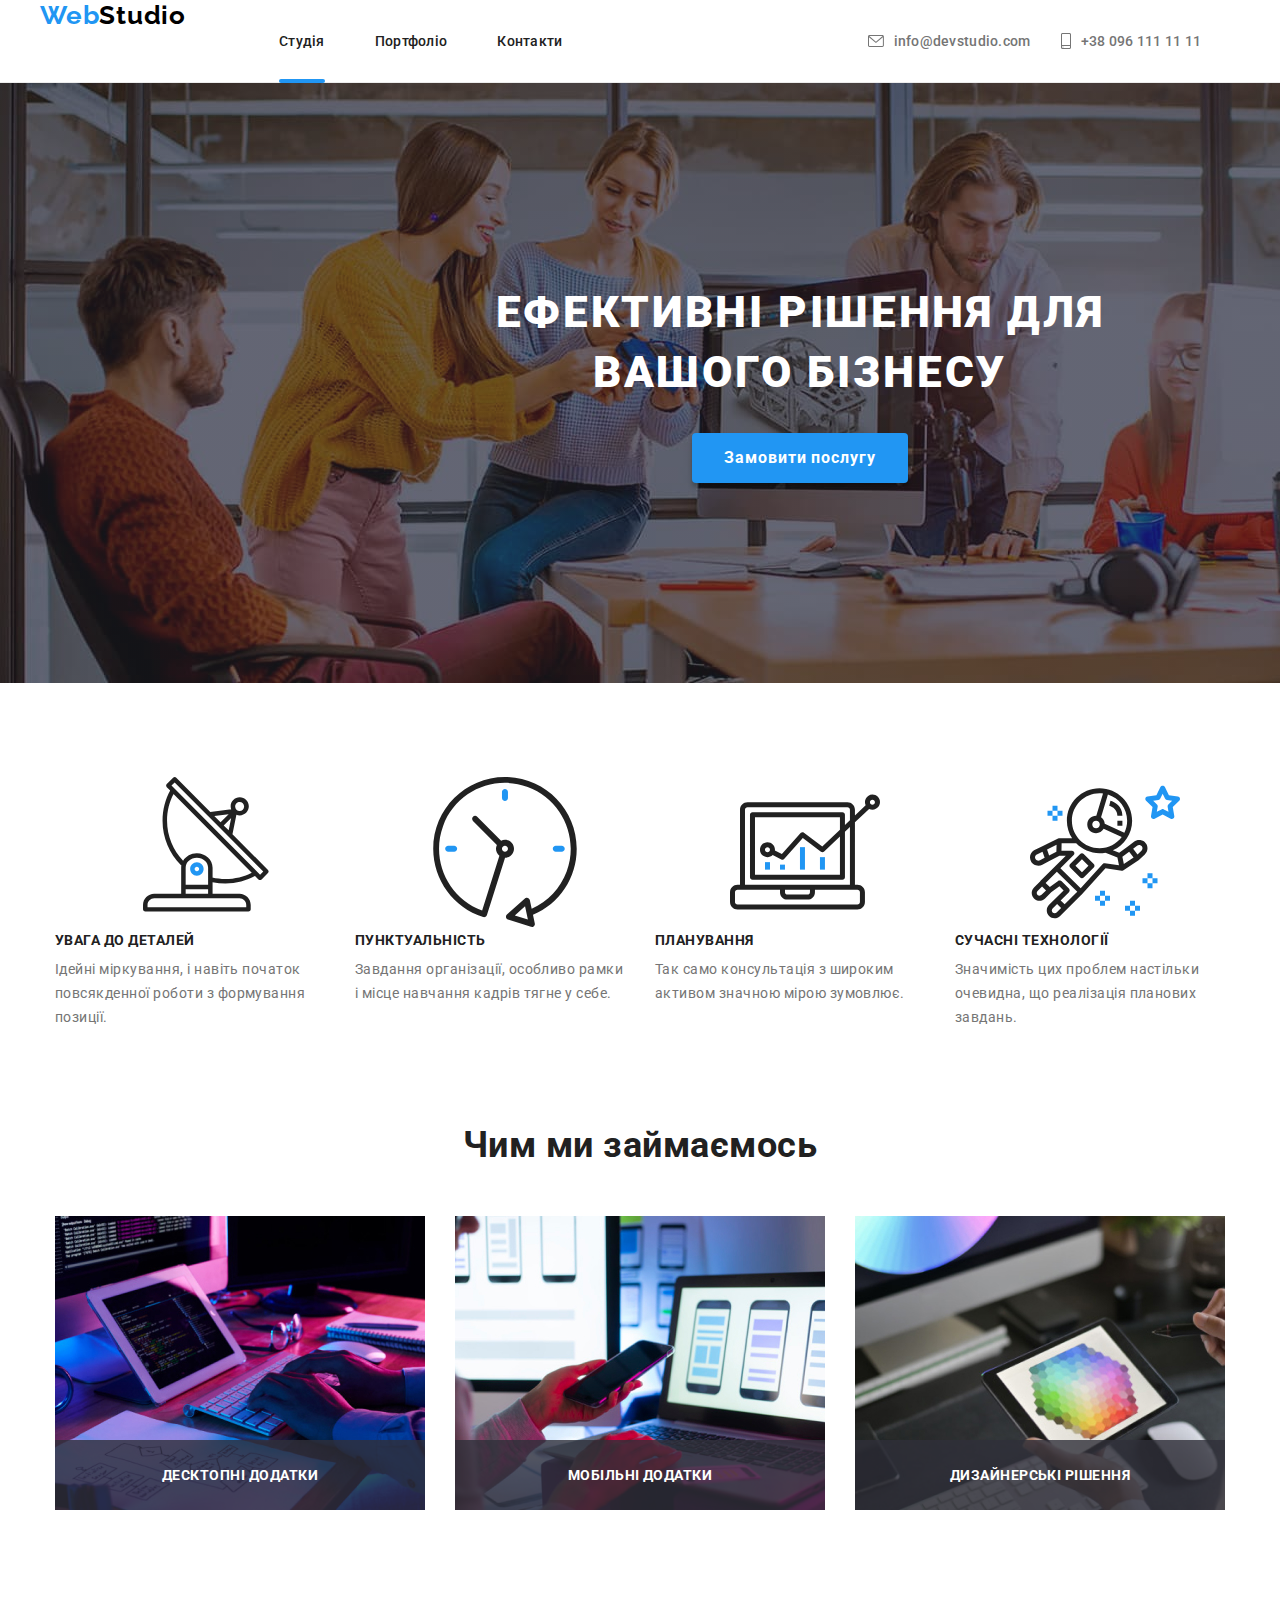
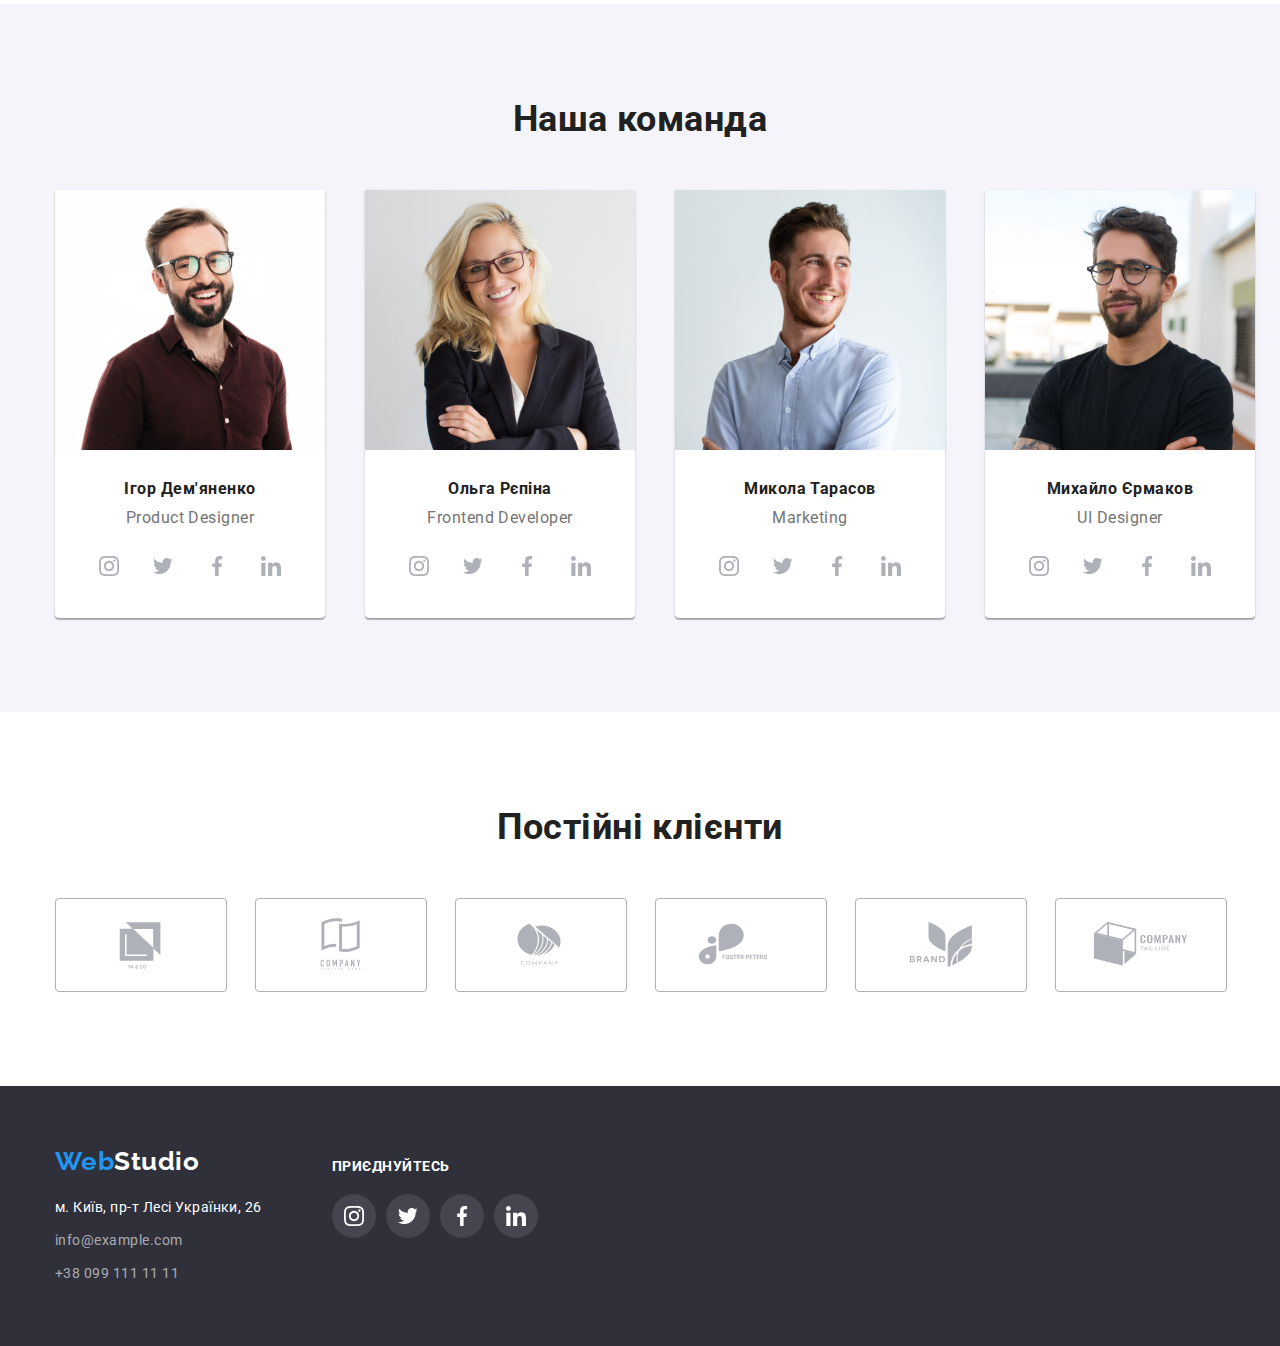
==== commit 54a0ddc2: "HW 5 17-23-2022" ====
--- a/index.html
+++ b/index.html
@@ -1,159 +1,145 @@
 <!DOCTYPE html>
 <html lang="uk">
-  <head>
-    <meta charset="UTF-8" />
-    <meta http-equiv="X-UA-Compatible" content="IE=edge" />
-    <meta hero-iv-name="viewport" content="width=device-width, initial-scale=1.0" />
-    <title>Головна</title>
-    <link rel="preconnect" href="https://fonts.googleapis.com" />
-    <link rel="preconnect" href="https://fonts.gstatic.com" crossorigin />
-    <link
-      href="https://fonts.googleapis.com/css2?family=Raleway:wght@700&family=Roboto:wght@400;500;700;900&display=swap"
-      rel="stylesheet"
-    />
-    <link
-      rel="stylesheet"
-      href="https://cdnjs.cloudflare.com/ajax/libs/modern-normalize/1.1.0/modern-normalize.min.css"
-    />
-    <link rel="stylesheet" href="./css/styles.css" />
-  </head>
-  <body>
-    <!--Шапка  сторінки-->
-    <header class="line-border">
-             <div class="container header-container">
-          <a class="header-logo" href="index.html" title="Наш Логотип"
-            ><span class="header-logo-web">Web</span>Studio</a
-          >
-          <ul class="header-list">
-            <li class="header-item">
-              <a class="header-link-web current" href="./index.html" title="Наша Студія">Студія</a>
-            </li>
-            <li class="header-item">
-              <a class="header-link-web" href="./portfolio.html" title="Наші проекти">Портфоліо</a>
-            </li>
-            <li class="header-item">
-              <a class="header-link-web" href="./index.html" title="Наші контакти">Контакти</a>
-            </li>
-          </ul>
-          <ul class="header-contact-list">
-            <li class="header-contact-item">
-              <a class="header-contact-link" href="mailto:info@devstudio.com">
-                <svg class="header-mail-contact" width="16" height="12">
-                  <use href="./images/symbol-defs.svg#icon-envelope-hover-1"></use>
-                </svg>
-                info@devstudio.com
-              </a>
-            </li>
-            <li class="header-contact-item">
-              <a class="header-contact-link" href="tel:+380961111111">
-                <svg class="header-tel-contact" width="10" height="16">
-                  <use href="./images/symbol-defs.svg#icon-smartphone1-1"></use></svg
-                >+38 096 111 11 11</a
-              >
-            </li>
-          </ul>
-        </div>
-      </section>
-    </header>
-    <main>
-      <section class="section hero">
-        <div class="hero-container overlay1">
-          <h1 class="hero-text">Ефективні рішення для вашого бізнесу</h1>
-          <button type="button" class="hero-btn" data-modal-open>
-            Замовити послугу
-          </button>
-        </div>
-      </section>
-
-      <!-- Section I I   I -->
-
-      <section class="section hero-ii">
-        <!-- Заголовок, которого не будет видно -->
-
-        <h2 class="hero-ii-text visually-hidden">Правила нашої работи</h2>
-
-        <ul class="hero-ii-container">
-          <li class="hero-ii-item">
-            <svg class="equipment">
-              <use href="./images/symbol-defs.svg#icon-antenna1"></use>
+
+<head>
+  <meta charset="UTF-8" />
+  <meta http-equiv="X-UA-Compatible" content="IE=edge" />
+  <meta hero-iv-name="viewport" content="width=device-width, initial-scale=1.0" />
+  <title>Головна</title>
+  <link rel="preconnect" href="https://fonts.googleapis.com" />
+  <link rel="preconnect" href="https://fonts.gstatic.com" crossorigin />
+  <link href="https://fonts.googleapis.com/css2?family=Raleway:wght@700&family=Roboto:wght@400;500;700;900&display=swap"
+    rel="stylesheet" />
+  <link rel="stylesheet"
+    href="https://cdnjs.cloudflare.com/ajax/libs/modern-normalize/1.1.0/modern-normalize.min.css" />
+  <link rel="stylesheet" href="./css/styles.css" />
+</head>
+
+<body>
+  <!--Шапка  сторінки-->
+  <header class="line-border">
+    <div class="container header-container">
+      <a class="header-logo" href="index.html" title="Наш Логотип"><span class="header-logo-web">Web</span>Studio</a>
+      <ul class="header-list">
+        <li class="header-item">
+          <a class="header-link-web current" href="./index.html" title="Наша Студія">Студія</a>
+        </li>
+        <li class="header-item">
+          <a class="header-link-web" href="./portfolio.html" title="Наші проекти">Портфоліо</a>
+        </li>
+        <li class="header-item">
+          <a class="header-link-web" href="./index.html" title="Наші контакти">Контакти</a>
+        </li>
+      </ul>
+      <ul class="header-contact-list">
+        <li class="header-contact-item">
+          <a class="header-contact-link" href="mailto:info@devstudio.com">
+            <svg class="header-mail-contact" width="16" height="12">
+              <use href="./images/symbol-defs.svg#icon-envelope-hover-1"></use>
             </svg>
-            <h3 class="hero-ii-title">УВАГА ДО ДЕТАЛЕЙ</h3>
-            <p class="hero-ii-item-text">
-              Ідейні міркування, і навіть початок повсякденної роботи з
-              формування позиції.
-            </p>
-          </li>
-          <li class="hero-ii-item">
-            <svg class="equipment">
-              <use href="./images/symbol-defs.svg#icon-clock1"></use>
-            </svg>
-            <h3 class="hero-ii-title">Пунктуальність</h3>
-            <p class="hero-ii-item-text">
-              Завдання організації, особливо рамки і місце навчання кадрів тягне
-              у себе.
-            </p>
-          </li>
-          <li class="hero-ii-item">
-            <svg class="equipment">
-              <use href="./images/symbol-defs.svg#icon-diagram1"></use>
-            </svg>
-            <h3 class="hero-ii-title">Планування</h3>
-            <p class="hero-ii-item-text">
-              Так само консультація з широким активом значною мірою зумовлює.
-            </p>
-          </li>
-          <li class="hero-ii-item">
-            <svg class="equipment">
-              <use href="./images/symbol-defs.svg#icon-astronaut1-1"></use>
-            </svg>
-
-            <h3 class="hero-ii-title">Сучасні технології</h3>
-            <p class="hero-ii-item-text">
-              Значимість цих проблем настільки очевидна, що реалізація планових
-              завдань.
-            </p>
-          </li>
-        </ul>
-        <!-- Section I I I -->
-      </section>
-      <section class="section hero-iii">
+            info@devstudio.com
+          </a>
+        </li>
+        <li class="header-contact-item">
+          <a class="header-contact-link" href="tel:+380961111111">
+            <svg class="header-tel-contact" width="10" height="16">
+              <use href="./images/symbol-defs.svg#icon-smartphone1-1"></use>
+            </svg>+38 096 111 11 11</a>
+        </li>
+      </ul>
+    </div>
+    </section>
+  </header>
+  <main>
+    <section class="section hero">
+      <div class="hero-container overlay">
+        <h1 class="hero-text">Ефективні рішення для вашого бізнесу</h1>
+        <button type="button" class="hero-btn" data-modal-open>
+          Замовити послугу
+        </button>
+      </div>
+    </section>
+
+    <!-- Section I I   I -->
+
+    <section class="section hero-ii">
+      <!-- Заголовок, которого не будет видно -->
+
+      <h2 class="hero-ii-text visually-hidden">Правила нашої работи</h2>
+
+      <ul class="hero-ii-container">
+        <li class="hero-ii-item">
+          <svg class="equipment">
+            <use href="./images/symbol-defs.svg#icon-antenna1"></use>
+          </svg>
+          <h3 class="hero-ii-title">УВАГА ДО ДЕТАЛЕЙ</h3>
+          <p class="hero-ii-item-text">
+            Ідейні міркування, і навіть початок повсякденної роботи з
+            формування позиції.
+          </p>
+        </li>
+        <li class="hero-ii-item">
+          <svg class="equipment">
+            <use href="./images/symbol-defs.svg#icon-clock1"></use>
+          </svg>
+          <h3 class="hero-ii-title">Пунктуальність</h3>
+          <p class="hero-ii-item-text">
+            Завдання організації, особливо рамки і місце навчання кадрів тягне
+            у себе.
+          </p>
+        </li>
+        <li class="hero-ii-item">
+          <svg class="equipment">
+            <use href="./images/symbol-defs.svg#icon-diagram1"></use>
+          </svg>
+          <h3 class="hero-ii-title">Планування</h3>
+          <p class="hero-ii-item-text">
+            Так само консультація з широким активом значною мірою зумовлює.
+          </p>
+        </li>
+        <li class="hero-ii-item">
+          <svg class="equipment">
+            <use href="./images/symbol-defs.svg#icon-astronaut1-1"></use>
+          </svg>
+
+          <h3 class="hero-ii-title">Сучасні технології</h3>
+          <p class="hero-ii-item-text">
+            Значимість цих проблем настільки очевидна, що реалізація планових
+            завдань.
+          </p>
+        </li>
+      </ul>
+      <!-- Section I I I -->
+    </section>
+    <section class="section hero-iii">
+      <div class="container">
         <h2 class="hero-iii-title">Чим ми займаємось</h2>
         <ul class="container header-container">
           <li class="hero-iii-item">
             <div class="thumb">
-              <img
-                src="./images/box1.jpg"
-                alt="Работа на планшеті"
-                width="370"
-              />
+              <img src="./images/box1.jpg" alt="Работа на планшеті" width="370" />
               <p class="hero-iii-desk">Десктопні додатки</p>
             </div>
           </li>
           <li class="hero-iii-item">
             <div class="thumb">
-              <img
-                src="./images/box2.jpg"
-                alt="Перенесення даних з телефона на ноутбук"
-                width="370"
-              />
+              <img src="./images/box2.jpg" alt="Перенесення даних з телефона на ноутбук" width="370" />
               <p class="hero-iii-desk">Мобільні додатки</p>
             </div>
           </li>
           <li class="hero-iii-item">
             <div class="thumb">
-              <img
-                src="./images/box3.jpg"
-                alt="Выбір кольора на планшеті"
-                width="370"
-              />
+              <img src="./images/box3.jpg" alt="Выбір кольора на планшеті" width="370" />
               <p class="hero-iii-desk">Дизайнерські рішення</p>
             </div>
           </li>
         </ul>
-      </section>
-      <section class="section hero-iv-team">
-        <h2 class="hero-iii-title">Наша команда</h2>
-        <ul class="container container-team">
+    </section>
+    </div>
+    <section class="section hero-iv-team">
+      <h2 class="hero-iii-title">Наша команда</h2>
+      <div class="container">
+        <ul class="container-team">
           <li class="hero-iv-item">
             <img src="./images/img1.jpg" alt="Портрет Ігоря" width="270" />
             <h3 class="hero-iv-name">Ігор Дем'яненко</h3>
@@ -295,121 +281,121 @@
             </ul>
           </li>
         </ul>
-      </section>
-      <section class="section">
-        <h2 class="hero-iii-title">Постійні клієнти</h2>
-        <div class="container">
-          <ul class="clients-list">
-            <li class="clients-item">
-              <a href="#" class="main-clients">
-                <svg class="clients" width="170" height="92">
-                  <use href="./images/symbol-defs.svg#icon-Logo-5"></use>
-                </svg>
-              </a>
-            </li>
-            <li class="clients-item">
-              <a href="#" class="main-clients">
-                <svg class="clients" width="170" height="92">
-                  <use href="./images/symbol-defs.svg#icon-Logo-6"></use>
-                </svg>
-              </a>
-            </li>
-            <li class="clients-item">
-              <a href="#" class="main-clients">
-                <svg class="clients" width="170" height="92">
-                  <use href="./images/symbol-defs.svg#icon-Logo-7"></use>
-                </svg>
-              </a>
-            </li>
-            <li class="clients-item">
-              <a href="#" class="main-clients">
-                <svg class="clients" width="170" height="92">
-                  <use href="./images/symbol-defs.svg#icon-Logo-8"></use>
-                </svg>
-              </a>
-            </li>
-            <li>
-              <a href="#" class="main-clients">
-                <svg class="clients" width="170" height="92">
-                  <use href="./images/symbol-defs.svg#icon-Logo-9"></use>
-                </svg>
-              </a>
-            </li>
-            <li>
-              <a href="#" class="main-clients">
-                <svg class="clients" width="170" height="92">
-                  <use href="./images/symbol-defs.svg#icon-Logo-10"></use>
-                </svg>
-              </a>
-            </li>
-          </ul>
-        </div>
-      </section>
-    </main>
-    <footer class="footer-studio">
-      <div class="container main-footer">
-        <div class="footer-container">
-          <a class="footer-text" href="./index.html" title="Наш Логотип"
-            ><span class="header-logo-web">Web</span>Studio</a
-          >
-          <ul class="footer-address">
-            <li class="footer-item">
-              <a class="footer-map" href="https://google.maps/" rel="noopener noreferrer">
-                м. Київ, пр-т Лесі Українки, 26</a
-              >
-            </li>
-            <li class="footer-item">
-              <a class="footer-link" href="mailto:info@example.com">info@example.com</a>
-            </li>
-            <li class="footer-item">
-              <a class="footer-link" href="tel:+380991111111">+38 099 111 11 11</a>
-            </li>
-          </ul>
-        </div>
-        <div class="last-footer">
-          <h3 class="footer-title">приєднуйтесь</h3>
-          <ul class="footer-social-list">
-            <li>
-              <a href="#" class="footer-social-link">
-                <svg class="footer-soc" width="20" height="20">
-                  <use href="./images/symbol-defs.svg#icon-instagram-new"></use>
-                </svg>
-              </a>
-            </li>
-            <li>
-              <a href="#" class="footer-social-link">
-                <svg class="footer-soc" width="20" height="20">
-                  <use href="./images/symbol-defs.svg#icon-twitter-2"></use>
-                </svg>
-              </a>
-            </li>
-            <li>
-              <a href="#" class="footer-social-link">
-                <svg class="footer-soc" width="20" height="20">
-                  <use href="./images/symbol-defs.svg#icon-facebook-1"></use>
-                </svg>
-              </a>
-            </li>
-            <li>
-              <a href="#" class="footer-social-link">
-                <svg class="footer-soc" width="20" height="20">
-                  <use href="./images/symbol-defs.svg#icon-linkedin-1"></use>
-                </svg>
-              </a>
-            </li>
-          </ul>
-        </div>
+    </section>
+    </div>
+    <section class="section">
+      <h2 class="hero-iii-title">Постійні клієнти</h2>
+      <div class="container">
+        <ul class="clients-list">
+          <li class="clients-item">
+            <a href="#" class="main-clients">
+              <svg class="clients" width="170" height="92">
+                <use href="./images/symbol-defs.svg#icon-Logo-5"></use>
+              </svg>
+            </a>
+          </li>
+          <li class="clients-item">
+            <a href="#" class="main-clients">
+              <svg class="clients" width="170" height="92">
+                <use href="./images/symbol-defs.svg#icon-Logo-6"></use>
+              </svg>
+            </a>
+          </li>
+          <li class="clients-item">
+            <a href="#" class="main-clients">
+              <svg class="clients" width="170" height="92">
+                <use href="./images/symbol-defs.svg#icon-Logo-7"></use>
+              </svg>
+            </a>
+          </li>
+          <li class="clients-item" >
+            <a href="#" class="main-clients">
+              <svg class="clients" width="170" height="92">
+                <use href="./images/symbol-defs.svg#icon-Logo-8"></use>
+              </svg>
+            </a>
+          </li>
+          <li class="clients-item">
+            <a href="#" class="main-clients">
+              <svg class="clients" width="170" height="92">
+                <use href="./images/symbol-defs.svg#icon-Logo-9"></use>
+              </svg>
+            </a>
+          </li>
+          <li class="clients-item">
+            <a href="#" class="main-clients">
+              <svg class="clients" width="170" height="92">
+                <use href="./images/symbol-defs.svg#icon-Logo-10"></use>
+              </svg>
+            </a>
+          </li>
+        </ul>
       </div>
-    </footer>
-    <div class="backdrop is-hidden" data-modal>
-      <div class="modal">
-        <button type="button" class="modal-close" data-modal-close>
-          <svg class="icon-modul" width="18" height="18"> 
-            <use href="./images/symbol-defs.svg#icon-close-black-18dp-2-1"></use>
-          </svg>
-        </button>
+    </section>
+  </main>
+  <footer class="footer-studio">
+    <div class="container main-footer">
+      <div class="footer-container">
+        <a class="footer-text" href="./index.html" title="Наш Логотип"><span
+            class="header-logo-web">Web</span>Studio</a>
+        <ul class="footer-address">
+          <li class="footer-item">
+            <a class="footer-map" href="https://google.maps/" rel="noopener noreferrer">
+              м. Київ, пр-т Лесі Українки, 26</a>
+          </li>
+          <li class="footer-item">
+            <a class="footer-link" href="mailto:info@example.com">info@example.com</a>
+          </li>
+          <li class="footer-item">
+            <a class="footer-link" href="tel:+380991111111">+38 099 111 11 11</a>
+          </li>
+        </ul>
+      </div>
+      <div class="last-footer">
+        <h3 class="footer-title">приєднуйтесь</h3>
+        <ul class="footer-social-list">
+          <li>
+            <a href="#" class="footer-social-link">
+              <svg class="footer-soc" width="20" height="20">
+                <use href="./images/symbol-defs.svg#icon-instagram-new"></use>
+              </svg>
+            </a>
+          </li>
+          <li>
+            <a href="#" class="footer-social-link">
+              <svg class="footer-soc" width="20" height="20">
+                <use href="./images/symbol-defs.svg#icon-twitter-2"></use>
+              </svg>
+            </a>
+          </li>
+          <li>
+            <a href="#" class="footer-social-link">
+              <svg class="footer-soc" width="20" height="20">
+                <use href="./images/symbol-defs.svg#icon-facebook-1"></use>
+              </svg>
+            </a>
+          </li>
+          <li>
+            <a href="#" class="footer-social-link">
+              <svg class="footer-soc" width="20" height="20">
+                <use href="./images/symbol-defs.svg#icon-linkedin-1"></use>
+              </svg>
+            </a>
+          </li>
+        </ul>
       </div>
     </div>
-    <script src="./js/modal.js"></script>
-  </body>
-</html>
+  </footer>
+  <div class="backdrop is-hidden" data-modal>
+    <div class="modal">
+      <button type="button" class="modal-close" data-modal-close>
+        <svg class="icon-modul" width="18" height="18">
+          <use href="./images/symbol-defs.svg#icon-close-black-18dp-2-1"></use>
+        </svg>
+      </button>
+    </div>
+  </div>
+  <script src="./js/modal.js"></script>
+</body>
+
+</html>--- a/css/styles.css
+++ b/css/styles.css
@@ -77,6 +77,14 @@
   padding: 0 15px;
   margin: 0 auto;
 }
+
+.clients-item {
+  display: flex;
+  justify-self: center;
+  min-width: 170px;
+  max-width: 170px;
+}
+
 .section {
   padding-top: 94px;
   padding-bottom: 94px;
@@ -119,8 +127,6 @@
 }
 
 .header-container {
-  display: flex;
-  align-items: center;
   /* justify-content: center;
   margin-bottom: 25px; */
 }
@@ -212,7 +218,7 @@
   fill: var(--color-blue);
 }
 
-.overlay1 {
+.overlay {
   margin-left: 0;
   margin-right: auto;
   max-width: 1600px;
@@ -238,7 +244,6 @@
 }
 .hero-container {
   display: block;
-  align-items: center;
 }
 .hero-text {
   padding-top: 200px;
@@ -319,6 +324,7 @@
   margin: 0 auto;
   text-align: center;
 }
+
 .hero-iii-item {
   display: block;
   margin: 0 auto;
@@ -361,7 +367,9 @@
 
 .container-team {
   display: flex;
-  align-items: center;
+  width: 1200px;
+  justify-content: space-between;
+  align-items: flex-start;
   /* margin-bottom: 60px; */
 }
 
@@ -373,9 +381,7 @@
 }
 .hero-iv-item {
   padding: 0;
-  margin: 0 auto;
-  text-align: center;
-  gap: 30px;
+  text-align: center;
 }
 .hero-iv-item {
   border-radius: 0px 0px 4px 4px;
@@ -428,7 +434,7 @@
 
 .clients {
   display: flex;
-  padding: 16px 16px;
+  padding: 16px 32px;
   background-position: center;
   background-size: contain;
   fill: #afb1b8;
@@ -637,10 +643,11 @@
 }
 .hero-ii-port-container {
   display: flex;
-  /* width: 1200px; */
+  width: 1920px;
   flex-wrap: wrap;
   /* padding-top: 50px; */
-  margin: 0 auto;
+
+  /* margin: 0 auto; */
 }
 .hero-ii-port-item {
   margin-right: 30px;
@@ -782,11 +789,20 @@
   background-color: transparent;
 }
 
+.modal-close {
+  display: flex;
+  justify-content: center;
+  align-items: center;
+  position: absolute;
+  right: 8px;
+  top: 7px;
+  width: 30px;
+  height: 30px;
+  border-radius: 50%;
+  fill: rgba(0, 0, 0, 0.1);
+  background-color: transparent;
+}
+
 .icon-modul {
-  display: flex;
   fill: #000000;
-  background-position: center;
-  background-size: contain;
-  background-repeat: no-repeat;
-  text-align: center;
-}
+}
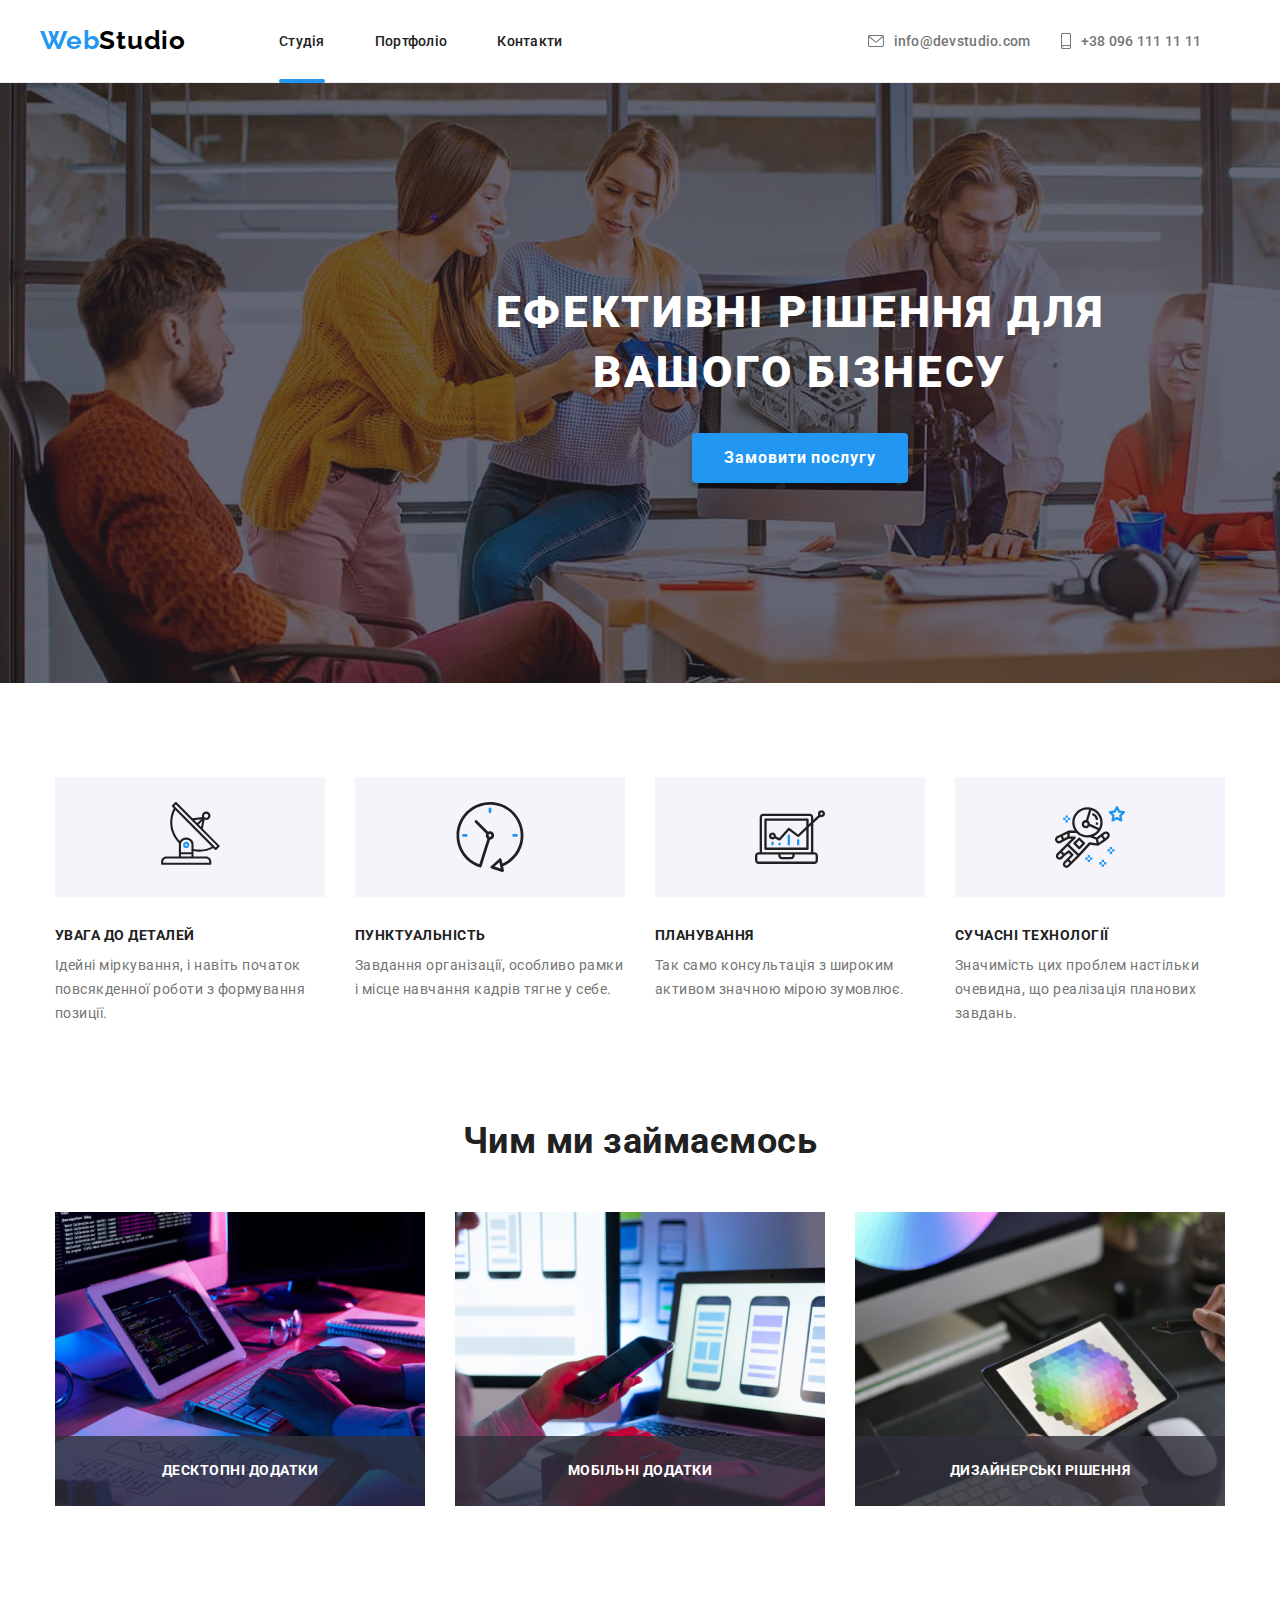
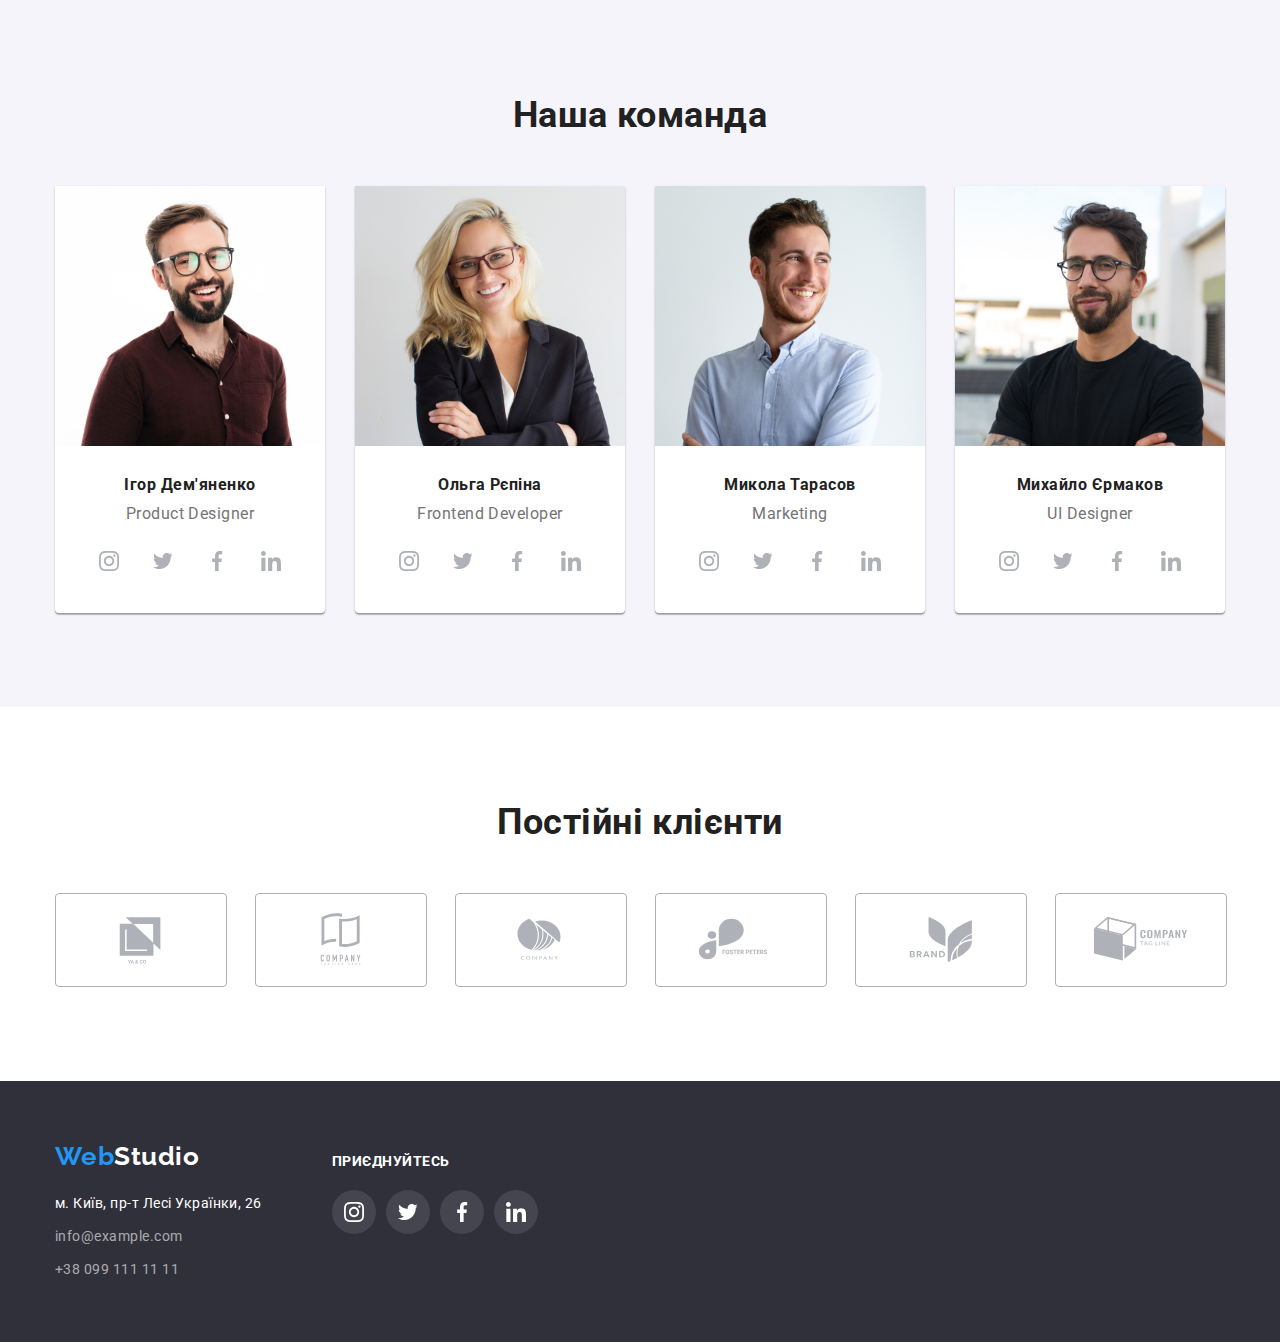
==== commit f613c23b: "hw-5 corrected" ====
--- a/index.html
+++ b/index.html
@@ -387,12 +387,16 @@
     </div>
   </footer>
   <div class="backdrop is-hidden" data-modal>
-    <div class="modal">
-      <button type="button" class="modal-close" data-modal-close>
+    <div class="modal">      
+        <div class="modal-button-close">
+          <button type="button" class="modal-close" data-modal-close>
         <svg class="icon-modul" width="18" height="18">
           <use href="./images/symbol-defs.svg#icon-close-black-18dp-2-1"></use>
         </svg>
-      </button>
+        </button>
+    </div>
+        
+      
     </div>
   </div>
   <script src="./js/modal.js"></script>
--- a/css/styles.css
+++ b/css/styles.css
@@ -106,6 +106,7 @@
   font-size: 14px;
   line-height: 1.17;
   letter-spacing: 0.02em;
+  cursor: pointer;
   transition: color 250ms cubic-bezier(0.4, 0, 0.2, 1);
 }
 
@@ -126,10 +127,10 @@
   border-radius: 2px;
 }
 
-.header-container {
-  /* justify-content: center;
-  margin-bottom: 25px; */
-}
+/* .header-container {
+  justify-content: center;
+  margin-bottom: 25px;
+} */
 
 .header-container-port {
   display: flex;
@@ -140,6 +141,7 @@
 }
 .header-logo {
   display: block;
+  padding-top: 25px;
   margin-right: 93px;
   color: var(--color-black);
   font-family: Raleway;
@@ -184,6 +186,7 @@
   font-size: 14px;
   line-height: 1.17;
   letter-spacing: 0.02em;
+  cursor: pointer;
   transition: color 250ms cubic-bezier(0.4, 0, 0.2, 1);
 }
 
@@ -299,6 +302,18 @@
   gap: 30px;
   width: 270px;
 }
+
+.equipment {
+  display: block;
+  padding: 25px 100px 25px;
+  width: 270px;
+  height: 120px;
+  background-position: center;
+  background-color: var(--color-button-grey);
+  background-size: contain;
+  margin-bottom: 30px;
+}
+
 .social-list-container {
   display: flex;
   justify-content: center;
@@ -367,7 +382,6 @@
 
 .container-team {
   display: flex;
-  width: 1200px;
   justify-content: space-between;
   align-items: flex-start;
   /* margin-bottom: 60px; */
@@ -419,6 +433,7 @@
   background-color: var(--color-white);
   border-radius: 50%;
   margin-bottom: 30px;
+  cursor: pointer;
   transition: background-color 250ms cubic-bezier(0.4, 0, 0.2, 1);
 }
 
@@ -438,6 +453,7 @@
   background-position: center;
   background-size: contain;
   fill: #afb1b8;
+  cursor: pointer;
   transition: fill 250ms cubic-bezier(0.4, 0, 0.2, 1);
 }
 .clients:hover,
@@ -478,6 +494,7 @@
   background-size: contain;
   background-position: center;
   align-items: baseline;
+  hero-iv-soc 
   justify-content: center;
 }
 
@@ -551,6 +568,7 @@
   line-height: 1.71;
   text-decoration-line: none;
   font-style: normal;
+  cursor-pointer;
   transition: color 250ms cubic-bezier(0.4, 0, 0.2, 1);
 }
 .footer-link:hover,
@@ -583,6 +601,7 @@
   justify-content: center;
   background-color: rgba(255, 255, 255, 0.1);
   border-radius: 50%;
+  cursor: pointer;
   transition: background-color 250ms cubic-bezier(0.4, 0, 0.2, 1);
 }
 
@@ -627,8 +646,9 @@
     0px 2px 2px rgba(0, 0, 0, 0.12);
   border-radius: 4px;
   border: none;
+  cursor: pointer;
   transition: background-color 250ms cubic-bezier(0.4, 0, 0.2, 1),
-    color 250ms cubic-bezier(0.4, 0, 0.2, 1);
+  color 250ms cubic-bezier(0.4, 0, 0.2, 1);
 }
 .hero-port-btn:hover,
 .hero-port-btn:focus {
@@ -643,7 +663,6 @@
 }
 .hero-ii-port-container {
   display: flex;
-  width: 1920px;
   flex-wrap: wrap;
   /* padding-top: 50px; */
 
@@ -764,8 +783,8 @@
   background-color: #fff;
   border-radius: 10px;
   transform: translate(-50%, -50%) scale(1);
+  transition: translateY (-50%, -50%);
   transition: transform 250ms cubic-bezier(0.4, 0, 0.2, 1);
-  transition: translateY (-50%, -50%);
 }
 
 .backdrop.is-hiden .modal {
@@ -778,31 +797,44 @@
   pointer-events: none;
 }
 
-.modal-close {
-  position: absolute;
-  right: 8px;
-  top: 7px;
+/* .modal-close {
+  display: flex;
+  position: relative;
+  
   width: 30px;
   height: 30px;
   border-radius: 50%;
   fill: rgba(0, 0, 0, 0.1);
   background-color: transparent;
-}
+} */
 
 .modal-close {
   display: flex;
-  justify-content: center;
-  align-items: center;
   position: absolute;
   right: 8px;
   top: 7px;
+  cursor-pointer;
+  justify-content: center;
+  align-items: center;
+  
   width: 30px;
   height: 30px;
   border-radius: 50%;
   fill: rgba(0, 0, 0, 0.1);
   background-color: transparent;
-}
-
-.icon-modul {
+} 
+
+.modal-button-close {
+  display: flex;
+  position: relative;
+  box-shadow: 0px 1px 3px 0px rgba(0, 0, 0, 0.12);
+  
+
+
+}
+.icon-modul {   
+  position: absolute;
+  top: 50%;
+  transform: translateY(-50%);
   fill: #000000;
 }
